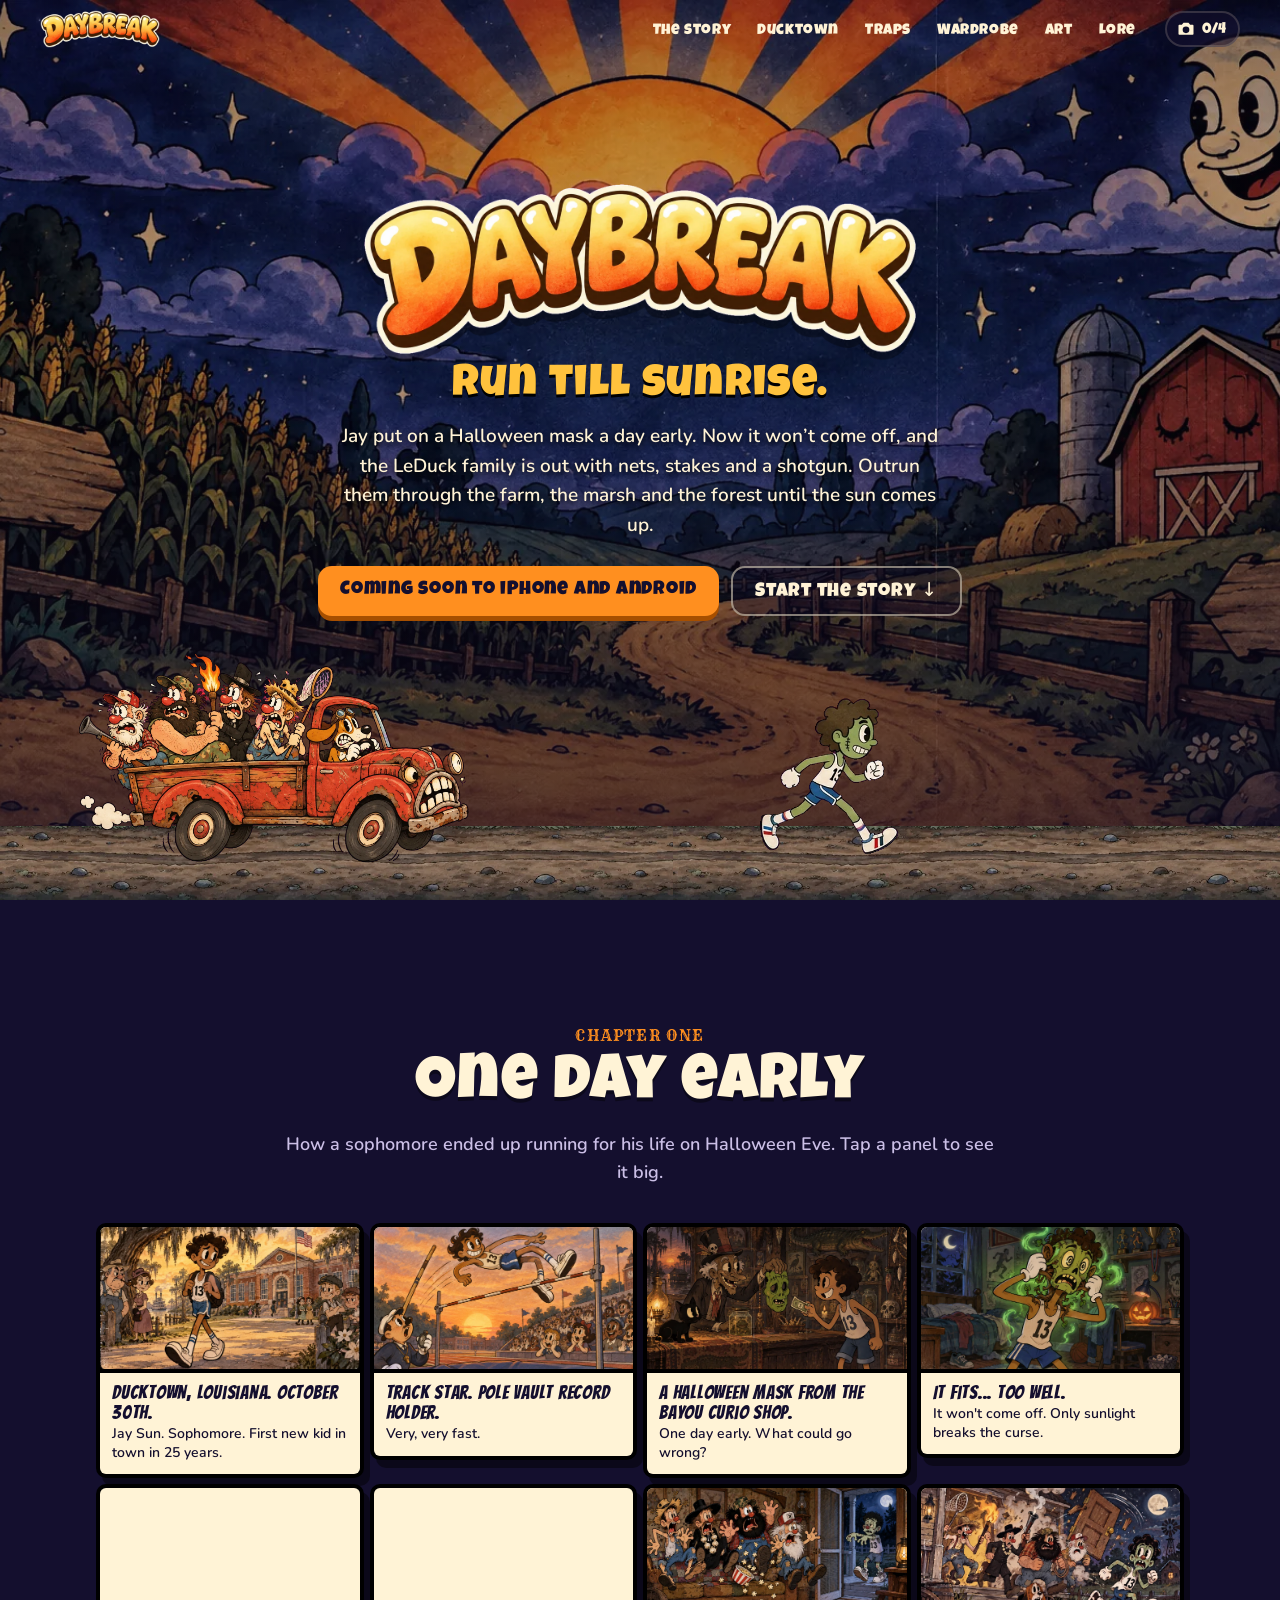
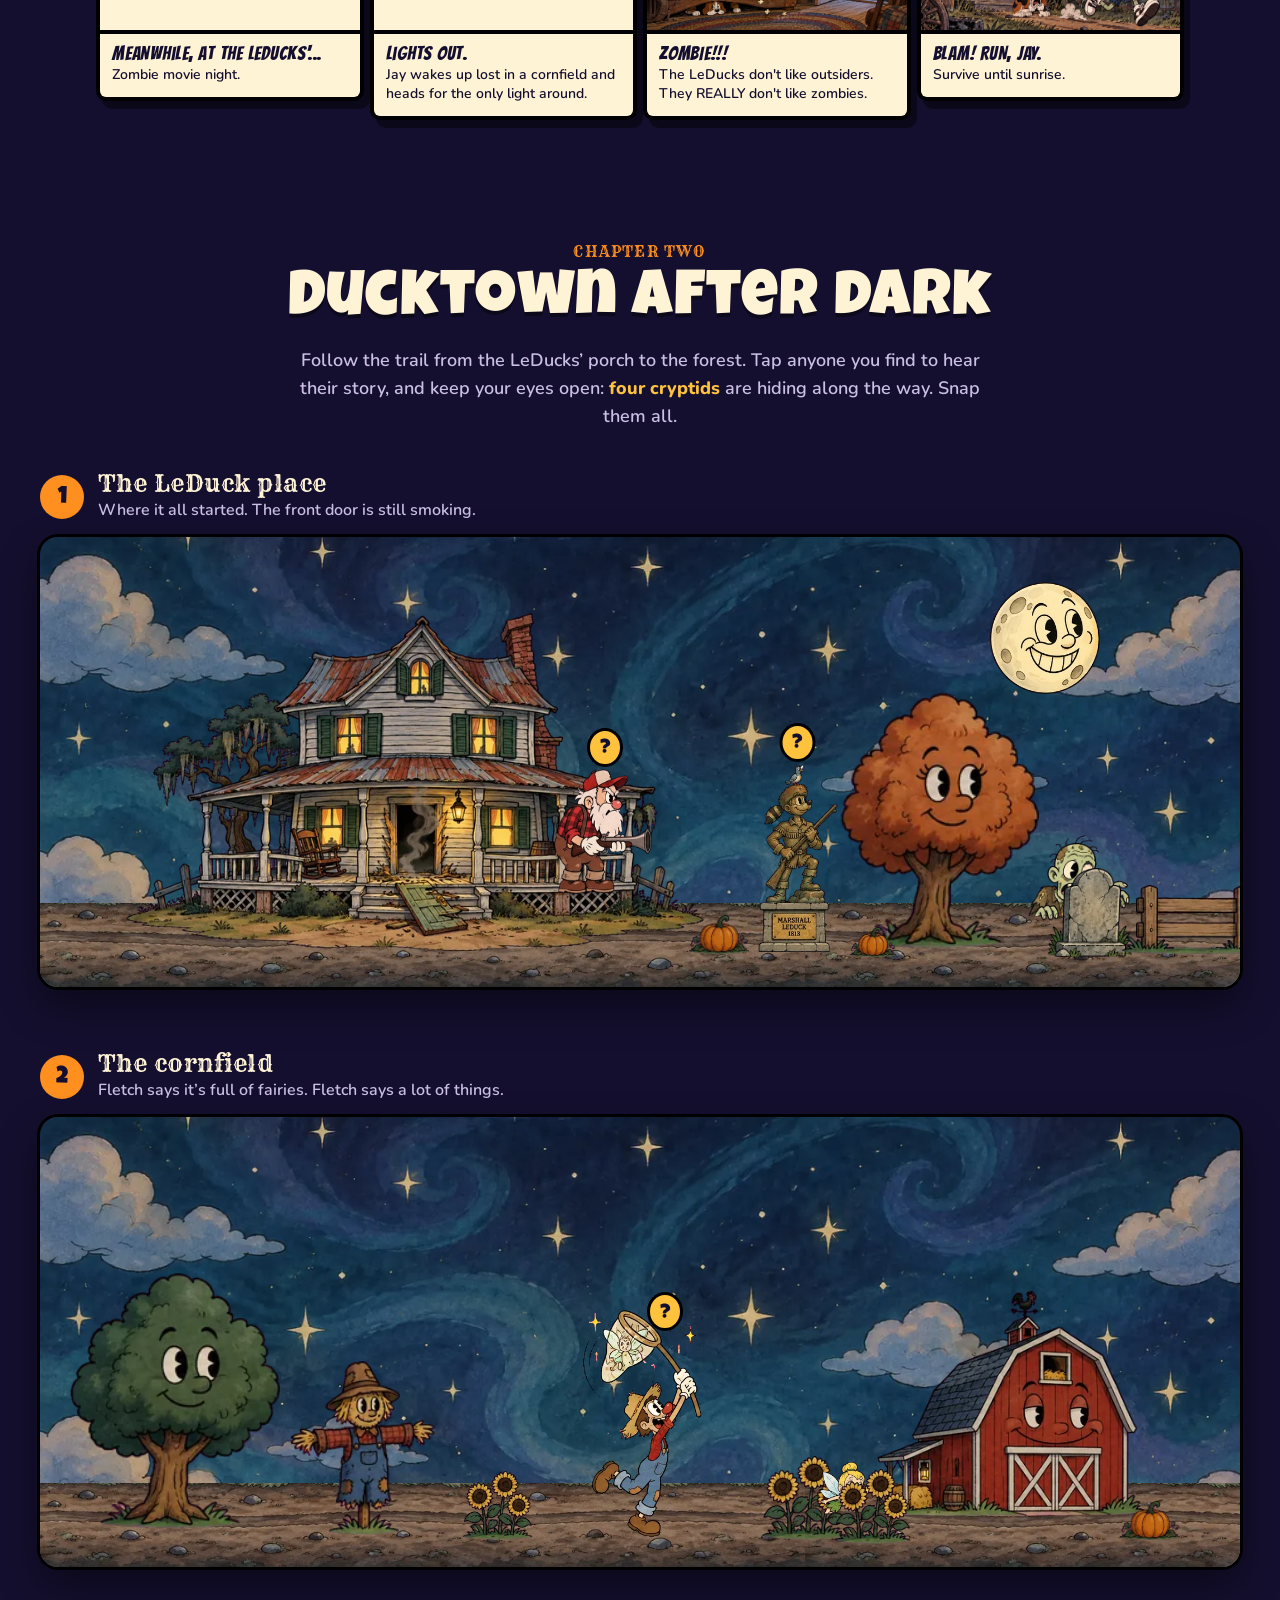
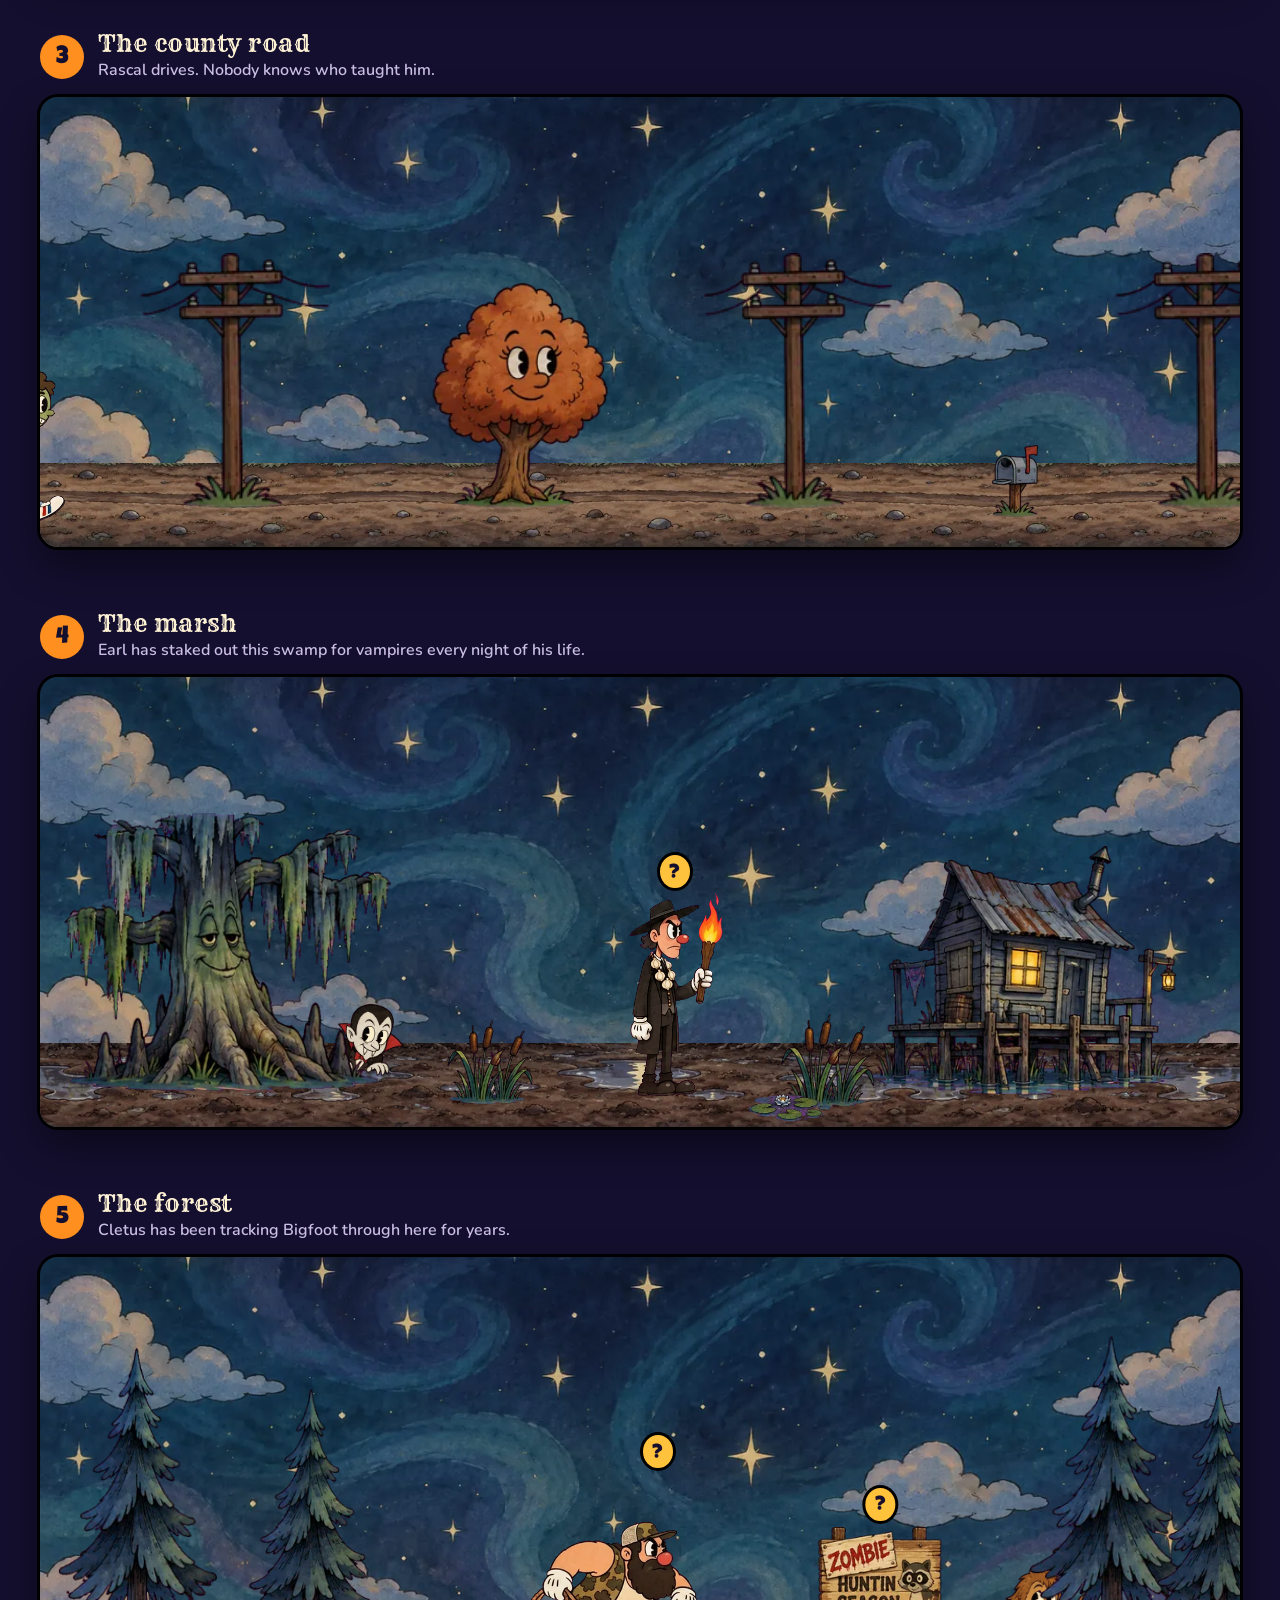
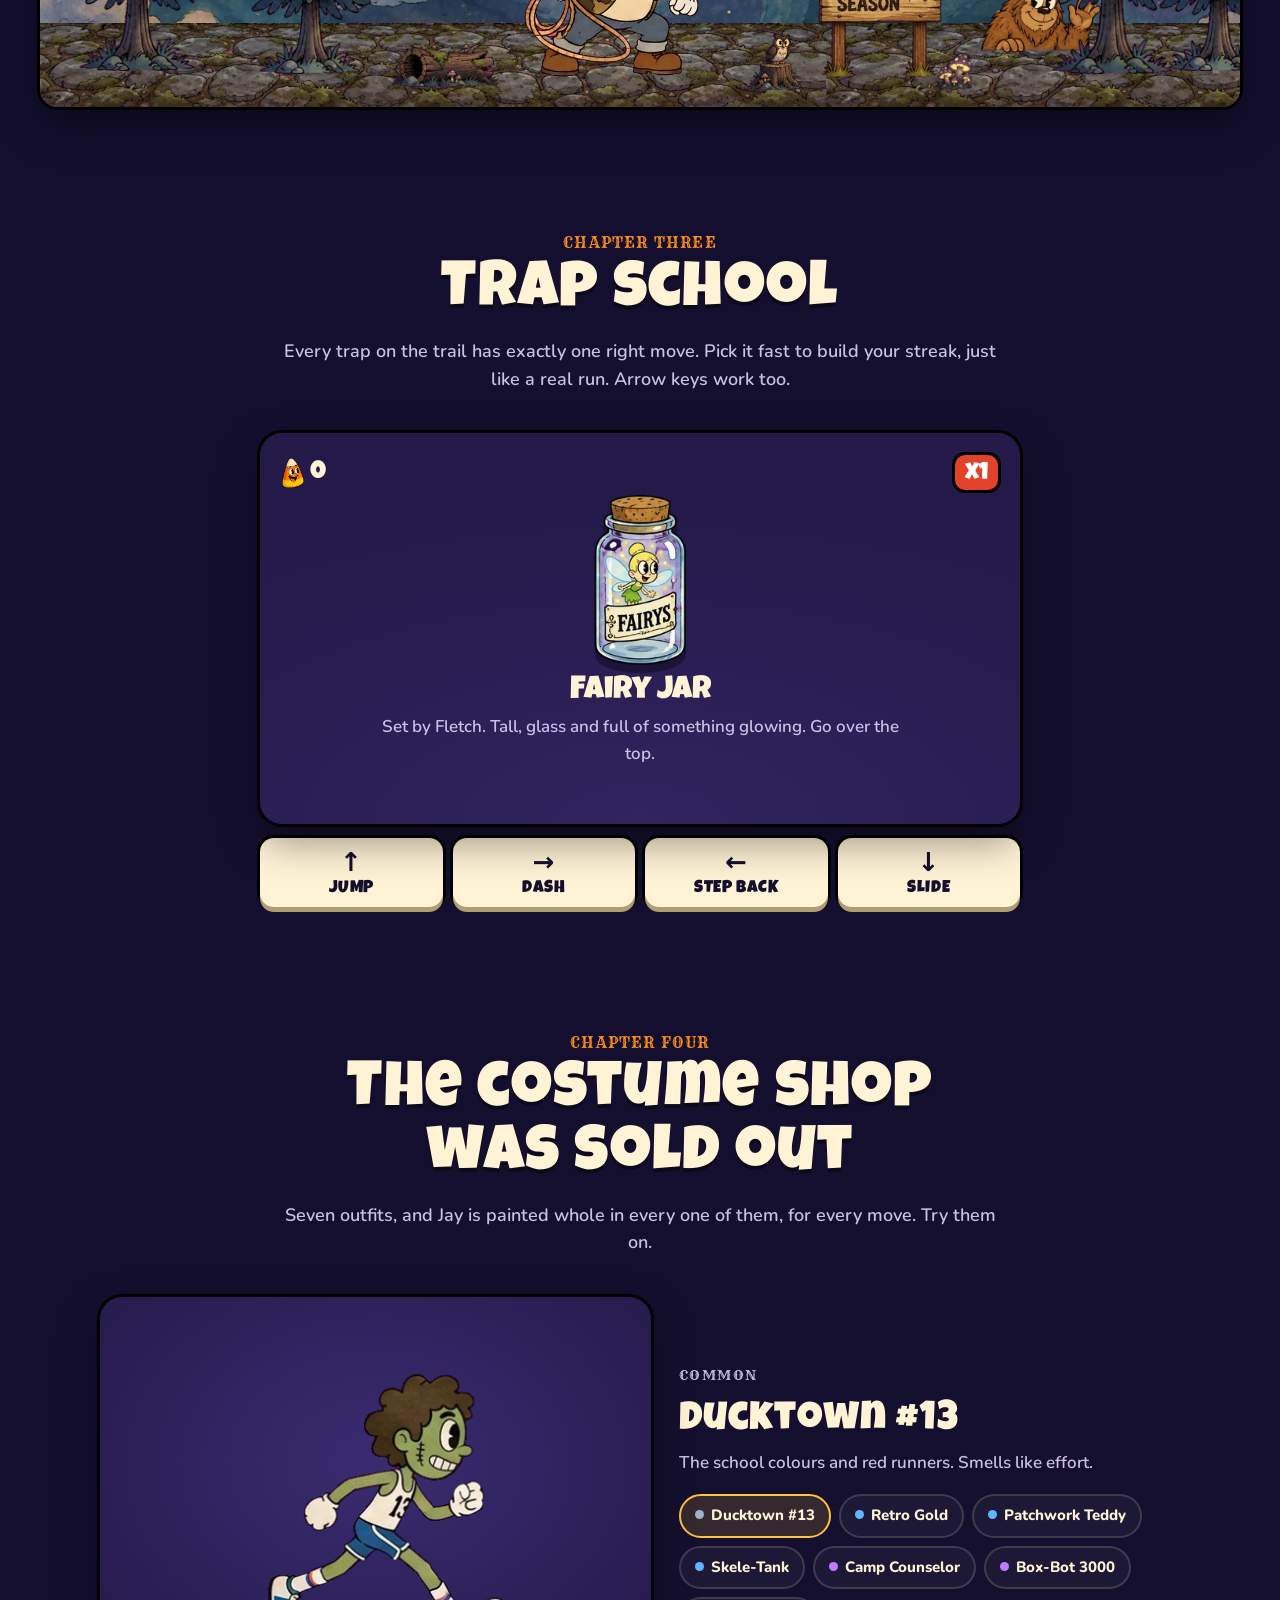
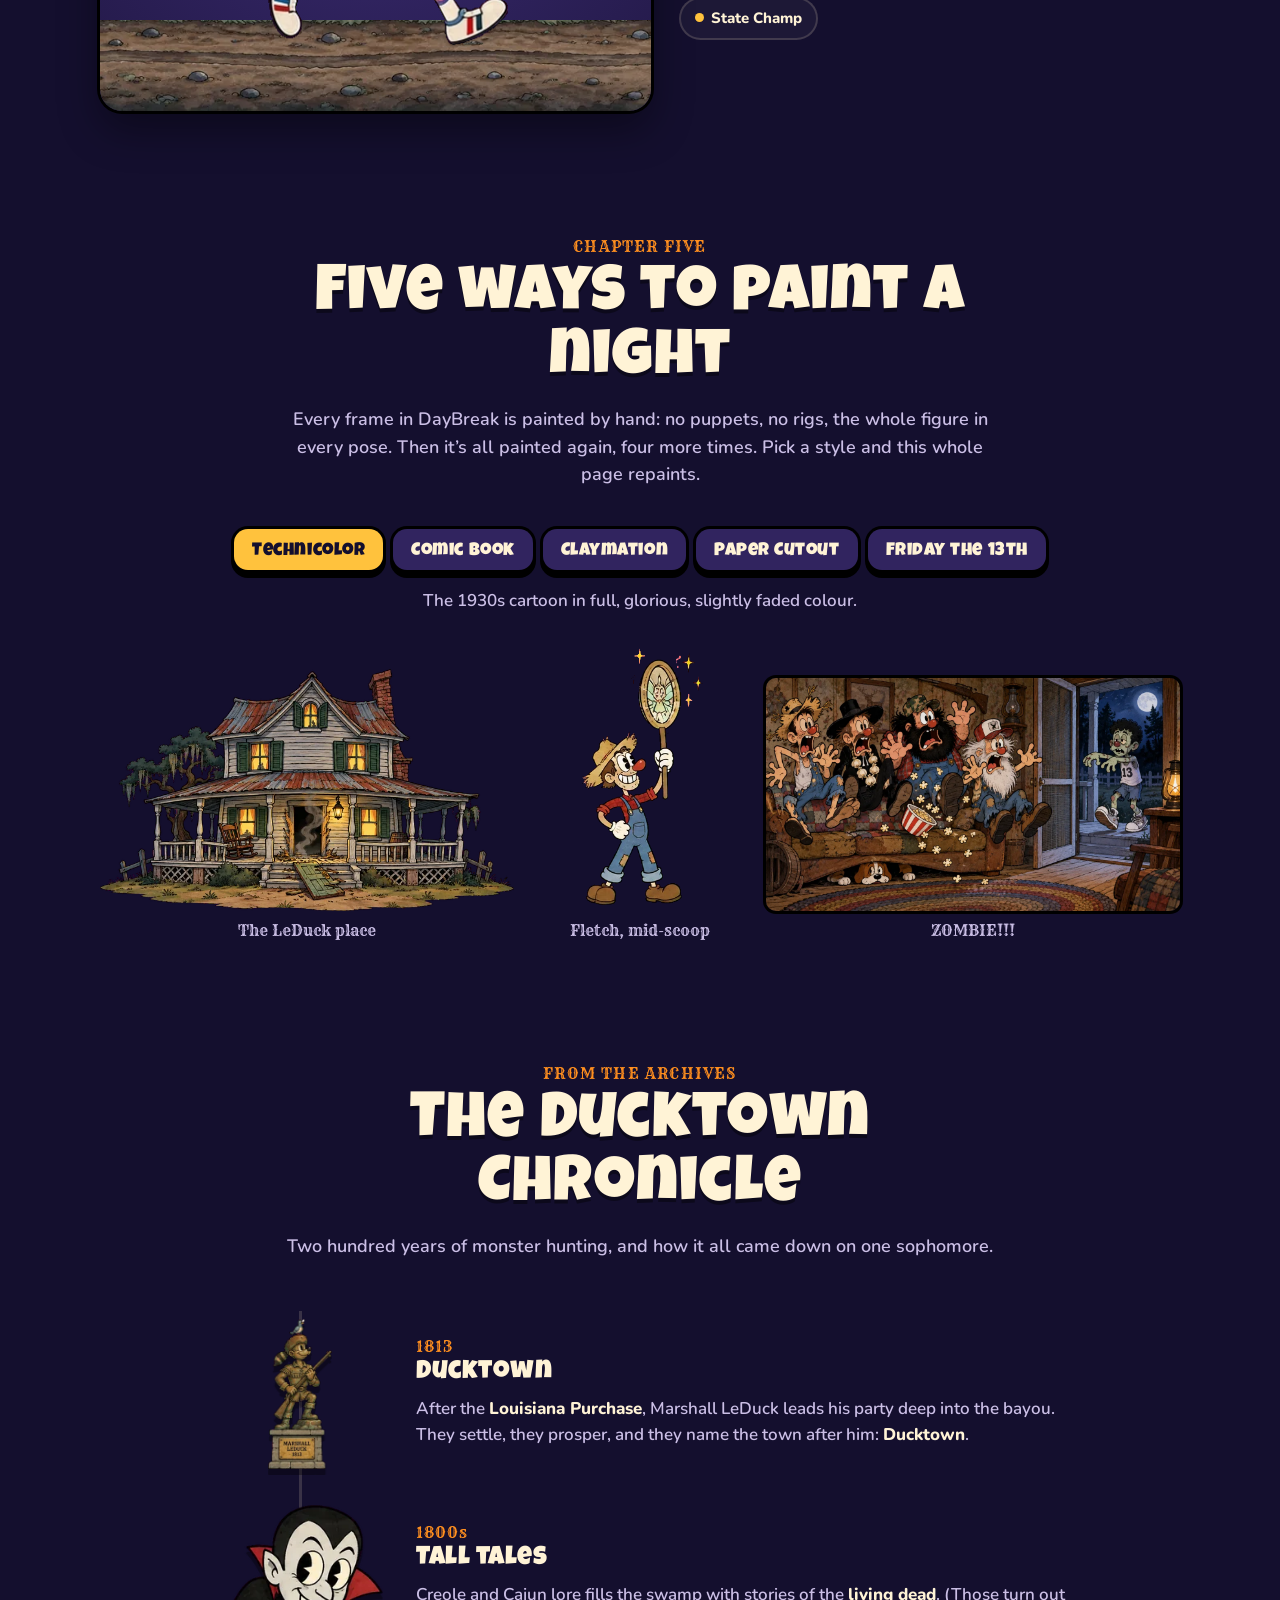
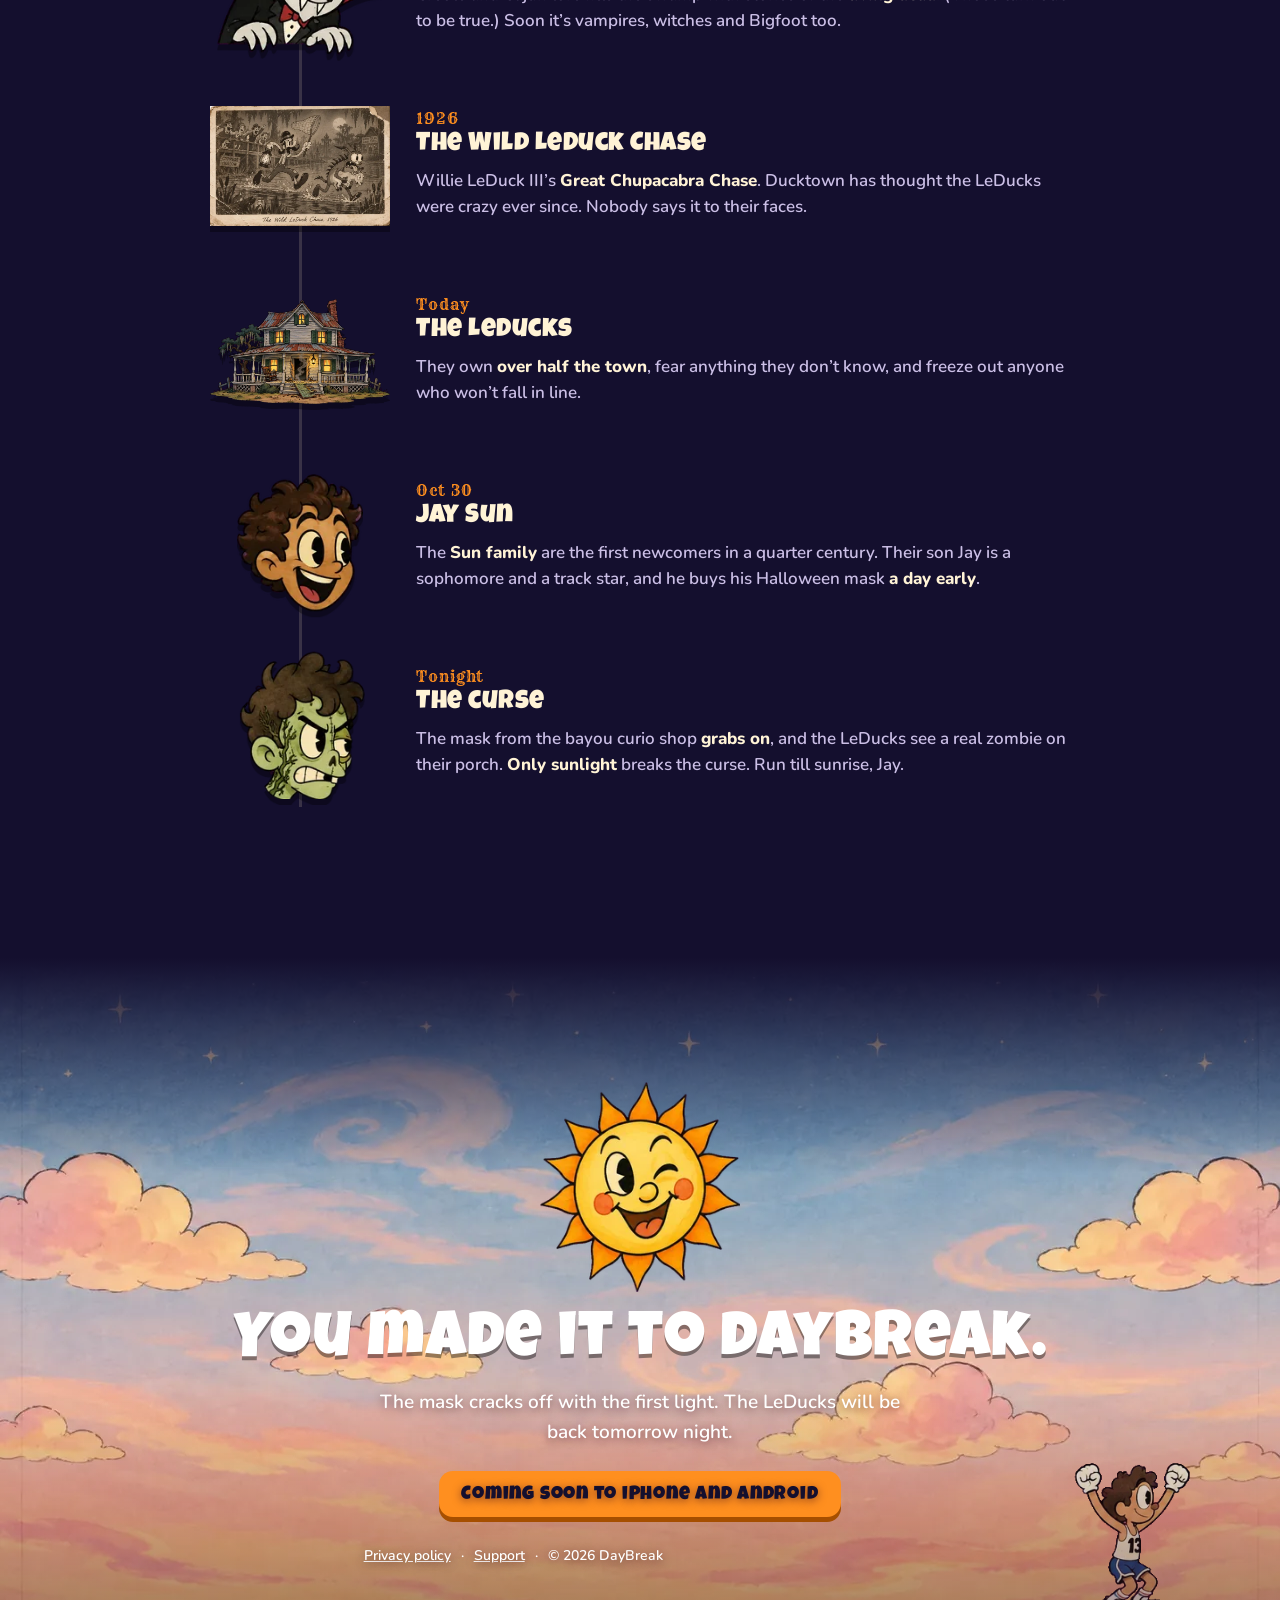
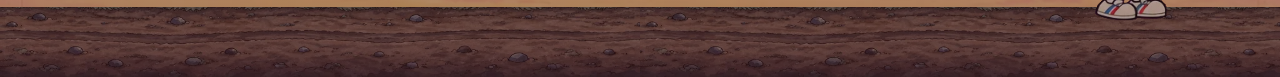
==== index.html @ 1b7e5916 "DayBreak website: the night in Ducktown, privacy policy and support Co-Authored-By: Claude Opus 5.5 " ====
<!doctype html>
<html lang="en">
  <head>
    <meta charset="utf-8" />
    <meta name="viewport" content="width=device-width, initial-scale=1" />
    <title>DayBreak: Run Till Sunrise</title>
    <meta name="description" content="Jay put on a Halloween mask a day early. Now it won't come off, and the LeDuck family is out with nets, stakes and a shotgun. Outrun them till sunrise. Coming to iPhone and Android." />
    <meta name="theme-color" content="#140f2e" />
    <meta property="og:title" content="DayBreak: Run Till Sunrise" />
    <meta property="og:description" content="A hand-painted runner. Outrun the LeDuck family till sunrise." />
    <meta property="og:image" content="./art/title_bg.webp" />
    <link rel="icon" href="./favicon.svg" />
    <script type="module" crossorigin src="./assets/index-B6JK2FRM.js"></script>
    <link rel="stylesheet" crossorigin href="./assets/site-X7lSCtMf.css">
  </head>
  <body>
    <a class="skip" href="#story">Skip to the story</a>

    <header class="nav" id="nav">
      <a class="nav-logo" href="#top" aria-label="DayBreak, back to the top"><span class="art" data-art="ui_logo"></span></a>
      <nav aria-label="Sections">
        <a href="#story">The story</a>
        <a href="#ducktown">Ducktown</a>
        <a href="#traps">Traps</a>
        <a href="#wardrobe">Wardrobe</a>
        <a href="#styles">Art</a>
        <a href="#chronicle">Lore</a>
      </nav>
      <button class="snaps" id="snaps" type="button" aria-label="Cryptids snapped">
        <svg viewBox="0 0 24 24" aria-hidden="true"><path d="M4 7h3l2-2.5h6L17 7h3a1 1 0 0 1 1 1v10a1 1 0 0 1-1 1H4a1 1 0 0 1-1-1V8a1 1 0 0 1 1-1Zm8 10a4 4 0 1 0 0-8 4 4 0 0 0 0 8Z" /></svg>
        <span id="snap-count">0/4</span>
      </button>
      <div class="night-meter" aria-hidden="true"><div class="night-fill" id="night-fill"></div></div>
    </header>

    <main>
      <!-- the advert -->
      <section class="hero" id="top">
        <div class="hero-bg art" data-art="title_bg" data-cover></div>
        <div class="hero-copy">
          <h1 class="hero-logo"><span class="art" data-art="ui_logo"></span><span class="sr">DayBreak</span></h1>
          <p class="tagline">Run till sunrise.</p>
          <p class="pitch">Jay put on a Halloween mask a day early. Now it won’t come off, and the LeDuck family is out with nets, stakes and a shotgun. Outrun them through the farm, the marsh and the forest until the sun comes up.</p>
          <div class="ctas">
            <span class="cta cta-soon">Coming soon to iPhone and Android</span>
            <a class="cta cta-ghost" href="#story">Start the story ↓</a>
          </div>
        </div>
        <div class="chase" aria-hidden="true">
          <div class="chase-ground art" data-art="ground_farm" data-tile></div>
          <div class="chase-truck"><span class="art" data-art="veh_pickup"></span></div>
          <div class="chase-jay"><span class="art" data-art="jay_run" data-sheet></span></div>
        </div>
      </section>

      <!-- the opening comic -->
      <section class="section" id="story">
        <header class="section-head">
          <p class="kicker">Chapter one</p>
          <h2>One day early</h2>
          <p class="lede">How a sophomore ended up running for his life on Halloween Eve. Tap a panel to see it big.</p>
        </header>
        <ol class="comic" id="comic"></ol>
      </section>

      <!-- the interactive lore: Ducktown after dark -->
      <section class="section section-wide" id="ducktown">
        <header class="section-head">
          <p class="kicker">Chapter two</p>
          <h2>Ducktown after dark</h2>
          <p class="lede">Follow the trail from the LeDucks’ porch to the forest. Tap anyone you find to hear their story, and keep your eyes open: <strong>four cryptids</strong> are hiding along the way. Snap them all.</p>
        </header>
        <div class="trail" id="trail"></div>
      </section>

      <!-- trap school -->
      <section class="section" id="traps">
        <header class="section-head">
          <p class="kicker">Chapter three</p>
          <h2>Trap school</h2>
          <p class="lede">Every trap on the trail has exactly one right move. Pick it fast to build your streak, just like a real run. Arrow keys work too.</p>
        </header>
        <div class="quiz" id="quiz">
          <div class="quiz-stage">
            <div class="quiz-hud">
              <span class="quiz-candy"><span class="art" data-art="candy"></span><b id="quiz-candy">0</b></span>
              <span class="quiz-mult" id="quiz-mult">x1</span>
            </div>
            <div class="quiz-trap"><span class="art" id="quiz-art"></span></div>
            <p class="quiz-name" id="quiz-name"></p>
            <p class="quiz-by" id="quiz-by"></p>
            <p class="quiz-result" id="quiz-result" aria-live="polite"></p>
          </div>
          <div class="quiz-moves" id="quiz-moves"></div>
        </div>
      </section>

      <!-- the wardrobe -->
      <section class="section" id="wardrobe">
        <header class="section-head">
          <p class="kicker">Chapter four</p>
          <h2>The costume shop was sold out</h2>
          <p class="lede">Seven outfits, and Jay is painted whole in every one of them, for every move. Try them on.</p>
        </header>
        <div class="wardrobe">
          <div class="runway">
            <div class="runway-ground art" data-art="ground_farm" data-tile></div>
            <div class="runway-jay"><span class="art" id="runway-art" data-sheet></span></div>
          </div>
          <div class="outfit-info">
            <p class="rarity" id="outfit-rarity"></p>
            <h3 id="outfit-name"></h3>
            <p id="outfit-blurb"></p>
            <div class="outfits" id="outfits" role="radiogroup" aria-label="Outfits"></div>
          </div>
        </div>
      </section>

      <!-- the art styles -->
      <section class="section" id="styles">
        <header class="section-head">
          <p class="kicker">Chapter five</p>
          <h2>Five ways to paint a night</h2>
          <p class="lede">Every frame in DayBreak is painted by hand: no puppets, no rigs, the whole figure in every pose. Then it’s all painted again, four more times. Pick a style and this whole page repaints.</p>
        </header>
        <div class="style-picker" id="style-picker" role="radiogroup" aria-label="Art style"></div>
        <p class="style-blurb" id="style-blurb"></p>
        <div class="style-show">
          <figure><span class="art" data-art="lm_house"></span><figcaption>The LeDuck place</figcaption></figure>
          <figure><span class="art" data-art="fletch_scoop" data-sheet></span><figcaption>Fletch, mid-scoop</figcaption></figure>
          <figure><span class="art" data-art="intro_zombie"></span><figcaption>ZOMBIE!!!</figcaption></figure>
        </div>
      </section>

      <!-- the lore -->
      <section class="section" id="chronicle">
        <header class="section-head">
          <p class="kicker">From the archives</p>
          <h2>The Ducktown Chronicle</h2>
          <p class="lede">Two hundred years of monster hunting, and how it all came down on one sophomore.</p>
        </header>
        <ol class="chronicle" id="chronicle-list"></ol>
      </section>
    </main>

    <footer class="daybreak" id="daybreak">
      <div class="daybreak-sky art" data-art="sky_dawn" data-cover></div>
      <div class="daybreak-ground art" data-art="ground_farm" data-tile></div>
      <div class="daybreak-jay" aria-hidden="true"><span class="art" data-art="human_cheer" data-sheet></span></div>
      <div class="daybreak-copy">
        <div class="daybreak-sun"><span class="art" data-art="sun_wink"></span></div>
        <h2>You made it to daybreak.</h2>
        <p>The mask cracks off with the first light. The LeDucks will be back tomorrow night.</p>
        <span class="cta cta-soon">Coming soon to iPhone and Android</span>
        <p class="fine">
          <a href="./privacy.html">Privacy policy</a>
          <span aria-hidden="true">·</span>
          <a href="./support.html">Support</a>
          <span aria-hidden="true">·</span>
          <span>© 2026 DayBreak</span>
        </p>
      </div>
    </footer>

    <dialog class="card" id="card" aria-labelledby="card-name">
      <button class="card-close" type="button" id="card-close" aria-label="Close">×</button>
      <div class="card-art"><span class="art" id="card-art"></span></div>
      <div class="card-text">
        <p class="card-role" id="card-role"></p>
        <h3 id="card-name"></h3>
        <p id="card-body"></p>
        <div class="card-traps" id="card-traps"></div>
      </div>
    </dialog>

    <dialog class="lightbox" id="lightbox" aria-label="Comic panel">
      <button class="card-close" type="button" id="lightbox-close" aria-label="Close">×</button>
      <span class="art" id="lightbox-art"></span>
      <p id="lightbox-cap"></p>
    </dialog>

    <div class="flash" id="flash" aria-hidden="true"></div>
    <div class="toasts" id="toasts" role="status" aria-live="polite"></div>

  </body>
</html>
---- assets/site-X7lSCtMf.css ----
@font-face{font-family:Luckiest Guy;src:url(./LuckiestGuy-CYRB7OYW.ttf) format("truetype");font-display:swap}@font-face{font-family:Nunito;font-weight:600;src:url(./Nunito-600-BEWhRPhZ.ttf) format("truetype");font-display:swap}@font-face{font-family:Nunito;font-weight:800;src:url(./Nunito-800-B4jPm4Ja.ttf) format("truetype");font-display:swap}@font-face{font-family:Bangers;src:url(./Bangers-Regular-DN579fIx.ttf) format("truetype");font-display:swap}@font-face{font-family:Rye;src:url(./Rye-Regular-DxJ7hGbf.ttf) format("truetype");font-display:swap}:root{--night: 0;--ink: #140f2e;--plum: #241a4a;--plum-2: #31245f;--line: rgba(255, 233, 196, .16);--cream: #fff3d6;--muted: #cbbfe6;--candy: #ff8f1f;--gold: #ffc23d;--red: #e2412b;--green: #8fd14f;--common: #9fb4c9;--rare: #5fb7ff;--epic: #c07bff;--legendary: #ffc23d;--gutter: clamp(16px, 4vw, 40px);--display: "Luckiest Guy", "Bangers", system-ui, sans-serif;--body: "Nunito", system-ui, sans-serif;color-scheme:dark}*{box-sizing:border-box}html{scroll-behavior:smooth;scroll-padding-top:72px}@media(prefers-reduced-motion:reduce){html{scroll-behavior:auto}}body{margin:0;background:var(--ink);color:var(--cream);font:600 17px/1.55 var(--body);overflow-x:hidden}body:before{content:"";position:fixed;top:0;right:0;bottom:0;left:0;z-index:-1;background:radial-gradient(120% 60% at 50% 120%,rgba(255,143,31,calc(var(--night) * var(--night) * .55)),transparent 70%),linear-gradient(180deg,#0e0a24,#1d1542 60%,#2b1c4f)}img{display:block;max-width:none;-webkit-user-select:none;user-select:none}a{color:var(--gold)}button{font:inherit;color:inherit}:focus-visible{outline:3px solid var(--gold);outline-offset:3px;border-radius:6px}.sr{position:absolute;width:1px;height:1px;overflow:hidden;clip-path:inset(50%);white-space:nowrap}.skip{position:absolute;left:-999px;top:8px;z-index:50;background:var(--gold);color:var(--ink);padding:8px 14px;border-radius:8px}.skip:focus{left:8px}.art{display:block}.art img{width:100%;height:auto}.art.sheet{background-repeat:no-repeat;background-position:0 0}.art.flip{transform:scaleX(-1)}[data-cover]{background-size:cover;background-position:center}[data-tile]{background-repeat:repeat-x;background-size:auto 100%}.nav{position:fixed;inset:0 0 auto;z-index:20;display:flex;align-items:center;gap:18px;padding:10px var(--gutter);transition:background .3s,box-shadow .3s}.nav.solid{background:#140f2eeb;-webkit-backdrop-filter:blur(8px);backdrop-filter:blur(8px);box-shadow:0 1px 0 var(--line)}.nav-logo{width:120px;flex:none;opacity:0;transition:opacity .3s}.nav.solid .nav-logo{opacity:1}.nav nav{display:flex;gap:4px;margin-left:auto;overflow-x:auto;scrollbar-width:none}.nav nav a{color:var(--cream);text-decoration:none;font:400 15px/1 var(--display);letter-spacing:.04em;padding:9px 11px 7px;border-radius:999px;white-space:nowrap}.nav nav a:hover{background:#ffffff1a}.snaps{display:flex;align-items:center;gap:6px;flex:none;border:2px solid var(--line);background:#140f2e99;border-radius:999px;padding:6px 12px 6px 9px;cursor:pointer;font:400 15px/1 var(--display)}.snaps svg{width:20px;height:20px;fill:var(--cream)}.snaps.full{border-color:var(--gold);color:var(--gold)}.snaps.full svg{fill:var(--gold)}.night-meter{position:absolute;left:0;right:0;bottom:-3px;height:3px}.night-fill{height:100%;width:0;background:linear-gradient(90deg,#6b5bd6,var(--candy),var(--gold))}@media(max-width:760px){.nav{gap:10px}.nav nav{display:none}.nav-logo{width:100px}.snaps{margin-left:auto}}.hero{position:relative;min-height:100svh;display:grid;place-items:center;overflow:hidden;isolation:isolate}.hero-bg{position:absolute;top:0;right:0;bottom:0;left:0;z-index:-2}.hero:after{content:"";position:absolute;top:0;right:0;bottom:0;left:0;z-index:-1;background:linear-gradient(180deg,#0e0a2459,#0e0a2426 40%,#0e0a24bf)}.hero-copy{text-align:center;padding:96px var(--gutter) 200px;max-width:780px}.hero-logo{margin:0 auto;width:min(560px,86vw);filter:drop-shadow(0 8px 0 rgba(0,0,0,.35))}.tagline{font:400 clamp(26px,4.4vw,44px)/1 var(--display);color:var(--gold);margin:6px 0 14px;text-shadow:0 3px 0 #000;letter-spacing:.03em}.pitch{font-size:clamp(16px,2vw,19px);margin:0 auto 26px;max-width:600px;text-shadow:0 2px 6px #000}.ctas{display:flex;flex-wrap:wrap;gap:12px;justify-content:center}.cta{display:inline-block;font:400 19px/1 var(--display);letter-spacing:.04em;padding:15px 22px 12px;border-radius:14px;text-decoration:none}.cta-soon{background:var(--candy);color:var(--ink);box-shadow:0 5px #a64f00}.cta-ghost{color:var(--cream);border:2px solid rgba(255,243,214,.5);background:#0e0a2466}.cta-ghost:hover{border-color:var(--cream)}.chase{position:absolute;left:0;right:0;bottom:0;height:clamp(150px,22vw,230px);pointer-events:none}.chase-ground{position:absolute;left:0;right:0;bottom:0;height:32%;animation:roll 1.6s linear infinite}.chase-truck{position:absolute;bottom:16%;left:6%;height:92%;animation:bob .5s ease-in-out infinite alternate}.chase-truck .art{height:100%;transform:scaleX(-1)}.chase-truck .art img{height:100%;width:auto}.chase-jay{position:absolute;bottom:17%;left:58%;height:72%}.chase-jay .art{height:100%}@keyframes roll{to{background-position:calc(-1 * clamp(150px,22vw,230px) * .32 * 1024 / 112) 0}}@keyframes bob{0%{transform:translateY(0) rotate(0)}to{transform:translateY(-4px) rotate(-1deg)}}@media(prefers-reduced-motion:reduce){.chase-ground,.chase-truck,.runway-ground{animation:none}}.section{max-width:1160px;margin:0 auto;padding:clamp(72px,10vw,128px) var(--gutter) 0}.section-wide{max-width:1400px}.section-head{text-align:center;max-width:720px;margin:0 auto 40px}.kicker{font:400 15px/1 Rye,serif;color:var(--candy);letter-spacing:.08em;text-transform:uppercase;margin:0 0 10px}h2{font:400 clamp(36px,6vw,64px)/1 var(--display);margin:0 0 14px;letter-spacing:.02em;text-shadow:0 4px 0 rgba(0,0,0,.4)}h3{font:400 26px/1.05 var(--display);margin:0 0 8px;letter-spacing:.02em}.lede{color:var(--muted);font-size:18px;margin:0}.lede strong{color:var(--gold)}strong{font-weight:800;color:var(--cream)}.reveal{opacity:0;transform:translateY(24px);transition:opacity .6s ease,transform .6s ease}.reveal.in{opacity:1;transform:none}@media(prefers-reduced-motion:reduce){.reveal{opacity:1;transform:none;transition:none}}.comic{list-style:none;padding:0;margin:0;display:grid;grid-template-columns:repeat(4,1fr);gap:14px}.comic li:nth-child(2){transition-delay:.06s}.comic li:nth-child(3){transition-delay:.12s}.comic li:nth-child(4){transition-delay:.18s}.panel{display:block;width:100%;text-align:left;border:0;padding:0;cursor:zoom-in;background:var(--cream);color:var(--ink);border-radius:6px;overflow:hidden;box-shadow:0 0 0 4px #000,6px 8px 0 4px #00000073;transition:transform .2s}.panel:hover{transform:rotate(-1deg) scale(1.02)}.panel .art{aspect-ratio:16 / 9;overflow:hidden;border-bottom:4px solid #000}.panel .art img{width:100%;height:100%;object-fit:cover}.panel-cap{display:block;font:400 19px/1.05 "Bangers",var(--display);letter-spacing:.04em;padding:10px 12px 2px}.panel-sub{display:block;font-size:14px;line-height:1.35;padding:0 12px 12px}@media(max-width:900px){.comic{grid-template-columns:repeat(2,1fr)}}@media(max-width:420px){.comic{gap:12px}.panel-cap{font-size:17px}.panel-sub{font-size:13px}}.trail{display:grid;gap:clamp(36px,6vw,64px)}.band-head{display:flex;align-items:center;gap:14px;margin:0 0 14px}.band-num{flex:none;display:grid;place-items:center;width:44px;height:44px;border-radius:50%;background:var(--candy);color:var(--ink);font:400 24px/1 var(--display);padding-top:3px}.band-head h3{margin:0 0 2px;font-family:Rye,serif;font-size:24px}.band-head p{margin:0;color:var(--muted);font-size:16px}.band-frame{position:relative}.band-hint{display:none;position:absolute;right:12px;bottom:12px;pointer-events:none;background:#140f2ed9;border-radius:999px;padding:6px 12px;font-size:13px;font-weight:800;transition:opacity .4s}.band-frame.pans .band-hint{display:block}.band-frame.panned .band-hint{opacity:0}.band-view{overflow-x:auto;overflow-y:hidden;border-radius:18px;box-shadow:0 0 0 3px #000,0 18px 40px #00000073;scrollbar-width:thin;overscroll-behavior-x:contain}.stage{position:relative;width:max(100%,1000px);aspect-ratio:1600 / 600;overflow:hidden}.stage-sky{position:absolute;top:0;right:0;bottom:0;left:0;background-position:center 30%}.stage-ground{position:absolute;left:0;right:0;bottom:0;height:18.6%}.stage-dawn{position:absolute;top:0;right:0;bottom:0;left:0;pointer-events:none;background:linear-gradient(180deg,transparent 30%,rgba(255,130,60,calc(var(--dawn) * .45)) 100%);mix-blend-mode:soft-light}.prop{position:absolute;display:block;padding:0;margin:0;border:0;background:none}div.prop{pointer-events:none}.prop.still{transform:translate(-50%)}.prop.still .art,.prop.still .art img{height:100%;width:auto}.prop .art.sheet{width:100%;height:100%;aspect-ratio:auto!important}.prop .art:not(.sheet){height:100%}button.prop{cursor:pointer}.prop.hot .art{transition:filter .2s,transform .2s}.prop.hot:hover .art,.prop.hot:focus-visible .art{filter:drop-shadow(0 0 6px var(--gold)) drop-shadow(0 0 2px #fff) brightness(1.08)}.prop.hot:focus-visible{outline:none}.prop.hot:after{content:"?";position:absolute;left:50%;top:var(--head, 0%);translate:-50% calc(-100% - 6px);width:30px;height:30px;border-radius:50%;display:grid;place-items:center;background:var(--gold);color:var(--ink);font:400 19px/1 var(--display);padding-top:3px;box-shadow:0 0 0 3px #000;animation:nudge 1.8s ease-in-out infinite}.prop[data-drive].hot:not(:has(.sheet)):after{top:8%}@keyframes nudge{50%{translate:-50% calc(-100% - 12px)}}@media(prefers-reduced-motion:reduce){.prop.hot:after{animation:none}}.prop.cryptid,.prop.egg{cursor:crosshair}.prop.cryptid .art{transition:transform .25s}.prop.cryptid:hover .art{transform:translateY(-6%)}.prop.cryptid.snapped .art{filter:drop-shadow(0 0 0 #fff) drop-shadow(0 0 8px rgba(255,243,214,.9))}.prop.cryptid.snapped:after{content:"✓";position:absolute;right:0;top:0;width:26px;height:26px;border-radius:50%;background:var(--green);color:var(--ink);display:grid;place-items:center;font:800 16px/1 var(--body);box-shadow:0 0 0 3px #000}.prop[data-drive]{will-change:transform}.quiz{max-width:760px;margin:0 auto}.quiz-stage{position:relative;background:radial-gradient(90% 80% at 50% 100%,var(--plum-2),var(--plum));border-radius:22px;box-shadow:0 0 0 3px #000,0 18px 40px #0006;padding:22px 22px 18px;text-align:center;overflow:hidden}.quiz-hud{display:flex;justify-content:space-between;align-items:center;font:400 24px/1 var(--display)}.quiz-candy{display:flex;align-items:center;gap:6px}.quiz-candy .art{width:22px}.quiz-mult{background:var(--red);color:#fff;border-radius:10px;padding:7px 10px 4px;box-shadow:0 0 0 3px #000}.quiz-trap{height:180px;display:grid;place-items:center;transition:transform .35s,opacity .35s}.quiz-trap img{max-height:170px;max-width:280px;width:auto;height:auto;filter:drop-shadow(0 8px 0 rgba(0,0,0,.35))}.quiz-trap.gone{opacity:0;transform:translate(-120px) rotate(-12deg)}.dodge .quiz-trap.gone{transform:translate(-160px) scale(.8)}.hit .quiz-trap.gone{transform:scale(1.25)}.quiz-name{font:400 32px/1 var(--display);margin:6px 0}.quiz-by{color:var(--muted);margin:0 auto;max-width:520px;min-height:3.1em}.quiz-result{font:400 22px/1 var(--display);min-height:1.2em;margin:12px 0 0}.quiz-result.good{color:var(--green)}.quiz-result.bad{color:#ff7a66}.quiz-moves{display:grid;grid-template-columns:repeat(4,1fr);gap:10px;margin-top:14px}.move{border:0;cursor:pointer;border-radius:14px;padding:12px 6px 10px;background:var(--cream);color:var(--ink);box-shadow:0 5px #b19d73,0 0 0 3px #000;display:grid;gap:4px;justify-items:center;transition:transform .08s}.move:active{transform:translateY(4px);box-shadow:0 1px #b19d73,0 0 0 3px #000}.move-key{font:800 26px/1 var(--body)}.move-label{font:400 17px/1 var(--display);letter-spacing:.03em}@media(max-width:520px){.move-label{font-size:14px}.quiz-name{font-size:26px}}.wardrobe{display:grid;grid-template-columns:1.1fr 1fr;gap:28px;align-items:center}.runway{position:relative;aspect-ratio:4 / 3;border-radius:22px;overflow:hidden;background:radial-gradient(70% 70% at 50% 40%,#3a2b70,var(--plum));box-shadow:0 0 0 3px #000,0 18px 40px #0006}.runway-ground{position:absolute;left:0;right:0;bottom:0;height:22%;animation:roll-runway 1s linear infinite}@keyframes roll-runway{to{background-position:-400px 0}}.runway-jay{position:absolute;left:50%;bottom:13%;height:70%;translate:-50% 0}.runway-jay .art{height:100%}.outfit-info h3{font-size:40px;margin:4px 0 8px}.outfit-info>p{margin:0 0 18px;color:var(--muted)}.rarity{font:400 14px/1 Rye,serif;text-transform:uppercase;letter-spacing:.1em;color:var(--common)}.rarity[data-rarity=rare]{color:var(--rare)}.rarity[data-rarity=epic]{color:var(--epic)}.rarity[data-rarity=legendary]{color:var(--legendary)}.outfits{display:flex;flex-wrap:wrap;gap:8px}.outfit{cursor:pointer;border:2px solid var(--line);background:#ffffff0a;border-radius:999px;padding:8px 14px;font-weight:800;font-size:15px}.outfit:before{content:"";display:inline-block;width:9px;height:9px;border-radius:50%;margin-right:7px;background:var(--common);vertical-align:1px}.outfit[data-rarity=rare]:before{background:var(--rare)}.outfit[data-rarity=epic]:before{background:var(--epic)}.outfit[data-rarity=legendary]:before{background:var(--legendary)}.outfit[aria-checked=true]{border-color:var(--gold);background:#ffc23d24}@media(max-width:820px){.wardrobe{grid-template-columns:1fr}.outfit-info h3{font-size:32px}}.style-picker{display:flex;flex-wrap:wrap;justify-content:center;gap:10px}.style-btn{cursor:pointer;border:0;border-radius:14px;padding:13px 18px 10px;font:400 18px/1 var(--display);letter-spacing:.03em;background:var(--plum-2);box-shadow:0 0 0 3px #000,0 5px 0 3px #000}.style-btn[aria-checked=true]{background:var(--gold);color:var(--ink)}.style-blurb{text-align:center;color:var(--muted);min-height:1.6em;margin:18px auto 30px;max-width:620px}.style-show{display:grid;grid-template-columns:1.15fr .6fr 1.15fr;gap:18px;align-items:end}.style-show figure{margin:0;text-align:center}.style-show .art{margin:0 auto}.style-show .art.sheet{width:100%;max-width:220px}.style-show figure:nth-child(3) .art img{border-radius:10px;box-shadow:0 0 0 3px #000}.style-show figcaption{font:400 15px/1 Rye,serif;color:var(--muted);margin-top:12px}@media(max-width:760px){.style-show{grid-template-columns:1fr 1fr}.style-show figure:first-child{grid-column:1 / -1}}.chronicle{list-style:none;margin:0 auto;padding:0;max-width:860px;position:relative}.chronicle:before{content:"";position:absolute;left:89px;top:10px;bottom:10px;width:3px;background:var(--line)}.entry{display:grid;grid-template-columns:180px 1fr;gap:26px;align-items:center;padding:18px 0;position:relative}.entry-art{display:grid;place-items:center;height:150px;position:relative}.entry-art .art{height:100%;display:grid;place-items:center}.entry-art img{max-height:150px;max-width:180px;width:auto!important;height:auto;filter:drop-shadow(0 6px 0 rgba(0,0,0,.35))}.entry-year{font:400 15px/1 Rye,serif;color:var(--candy);margin:0 0 6px;letter-spacing:.06em}.entry-body{margin:0;color:var(--muted)}.entry-body strong{color:var(--cream)}@media(max-width:600px){.chronicle:before{display:none}.entry{grid-template-columns:96px 1fr;gap:16px}.entry-art{height:96px}.entry-art img{max-height:96px;max-width:96px}}.daybreak{position:relative;margin-top:clamp(80px,12vw,140px);min-height:80svh;display:grid;place-items:end center;overflow:hidden;isolation:isolate}.daybreak-sky{position:absolute;top:0;right:0;bottom:0;left:0;z-index:-2}.daybreak:after{content:"";position:absolute;top:0;right:0;bottom:0;left:0;z-index:-1;background:linear-gradient(180deg,var(--ink) 0,transparent 30%,transparent 60%,rgba(60,20,30,.55))}.daybreak-sun{width:clamp(130px,16vw,200px);margin:0 auto 18px;animation:rise 6s ease-in-out infinite alternate}@keyframes rise{0%{transform:translateY(14px)}to{transform:translateY(-6px) rotate(4deg)}}@media(prefers-reduced-motion:reduce){.daybreak-sun{animation:none}}.daybreak-ground{position:absolute;left:0;right:0;bottom:0;height:70px;z-index:-1}.daybreak-jay{position:absolute;bottom:52px;right:max(4vw,calc(50% - 560px));height:clamp(130px,18vw,200px);z-index:-1}.daybreak-jay .art{height:100%}.daybreak-copy{text-align:center;padding:0 var(--gutter) 110px;color:#fff;text-shadow:0 2px 8px rgba(70,20,30,.6)}.daybreak-copy h2{color:#fff}.daybreak-copy>p{font-size:19px;max-width:560px;margin:0 auto 24px}.daybreak-copy .fine{font-size:14px;margin:28px 0 0;display:flex;gap:10px;justify-content:center}.fine a{color:#fff}dialog{border:0;padding:0;color:var(--cream)}dialog::backdrop{background:#080516b8;-webkit-backdrop-filter:blur(3px);backdrop-filter:blur(3px)}.card{width:min(760px,calc(100vw - 32px));max-height:calc(100svh - 32px);background:var(--plum);border-radius:22px;box-shadow:0 0 0 3px #000,0 24px 60px #0009;display:none;grid-template-columns:.9fr 1.2fr;overflow:auto}.card[open]{display:grid;animation:pop .25s ease-out}@keyframes pop{0%{transform:scale(.94);opacity:0}}.card-art{background:radial-gradient(80% 80% at 50% 60%,#44337f,var(--plum-2));display:grid;place-items:center;padding:24px;min-height:260px}.card-art .art{width:100%;max-width:280px}.card-art .art img{max-height:320px;width:100%;object-fit:contain}.card-text{padding:30px 28px 26px}.card-role{font:400 14px/1.3 Rye,serif;color:var(--candy);margin:0 0 8px;letter-spacing:.04em}.card-text h3{font-size:36px}.card-text>p{color:var(--muted)}.card-traps{display:flex;flex-wrap:wrap;gap:8px;align-items:center}.card-traps p{margin:0;font-weight:800}.chip{font-size:14px;font-weight:800;color:var(--ink);background:var(--gold);text-decoration:none;padding:5px 10px;border-radius:999px}.card-close{position:absolute;right:12px;top:10px;z-index:2;width:40px;height:40px;border-radius:50%;border:0;cursor:pointer;background:#00000073;font:800 26px/1 var(--body)}@media(max-width:640px){.card{grid-template-columns:1fr}.card-art{min-height:0;padding:20px 20px 0}.card-art .art{max-width:200px}.card-text{padding:18px 20px 22px}.card-text h3{font-size:30px}}.lightbox{background:transparent;width:min(1100px,calc(100vw - 32px))}.lightbox[open]{animation:pop .25s ease-out}.lightbox .art img{width:100%;border-radius:8px;box-shadow:0 0 0 4px #000}.lightbox p{text-align:center;font:400 22px/1.2 "Bangers",var(--display);letter-spacing:.04em;margin:14px 0 0}.flash{position:fixed;top:0;right:0;bottom:0;left:0;background:#fff;opacity:0;pointer-events:none;z-index:60}.flash.go{animation:flash .5s ease-out}@keyframes flash{0%{opacity:.95}}.toasts{position:fixed;left:50%;bottom:20px;translate:-50% 0;z-index:70;display:grid;gap:8px;width:min(440px,calc(100vw - 32px))}.toast{background:var(--cream);color:var(--ink);border-radius:14px;padding:12px 16px;box-shadow:0 0 0 3px #000,0 10px 24px #0006;animation:pop .25s ease-out;transition:opacity .4s,transform .4s}.toast strong{display:block;color:var(--ink);font:400 19px/1.1 var(--display);letter-spacing:.02em}.toast span{font-size:15px}.toast.out{opacity:0;transform:translateY(10px)}
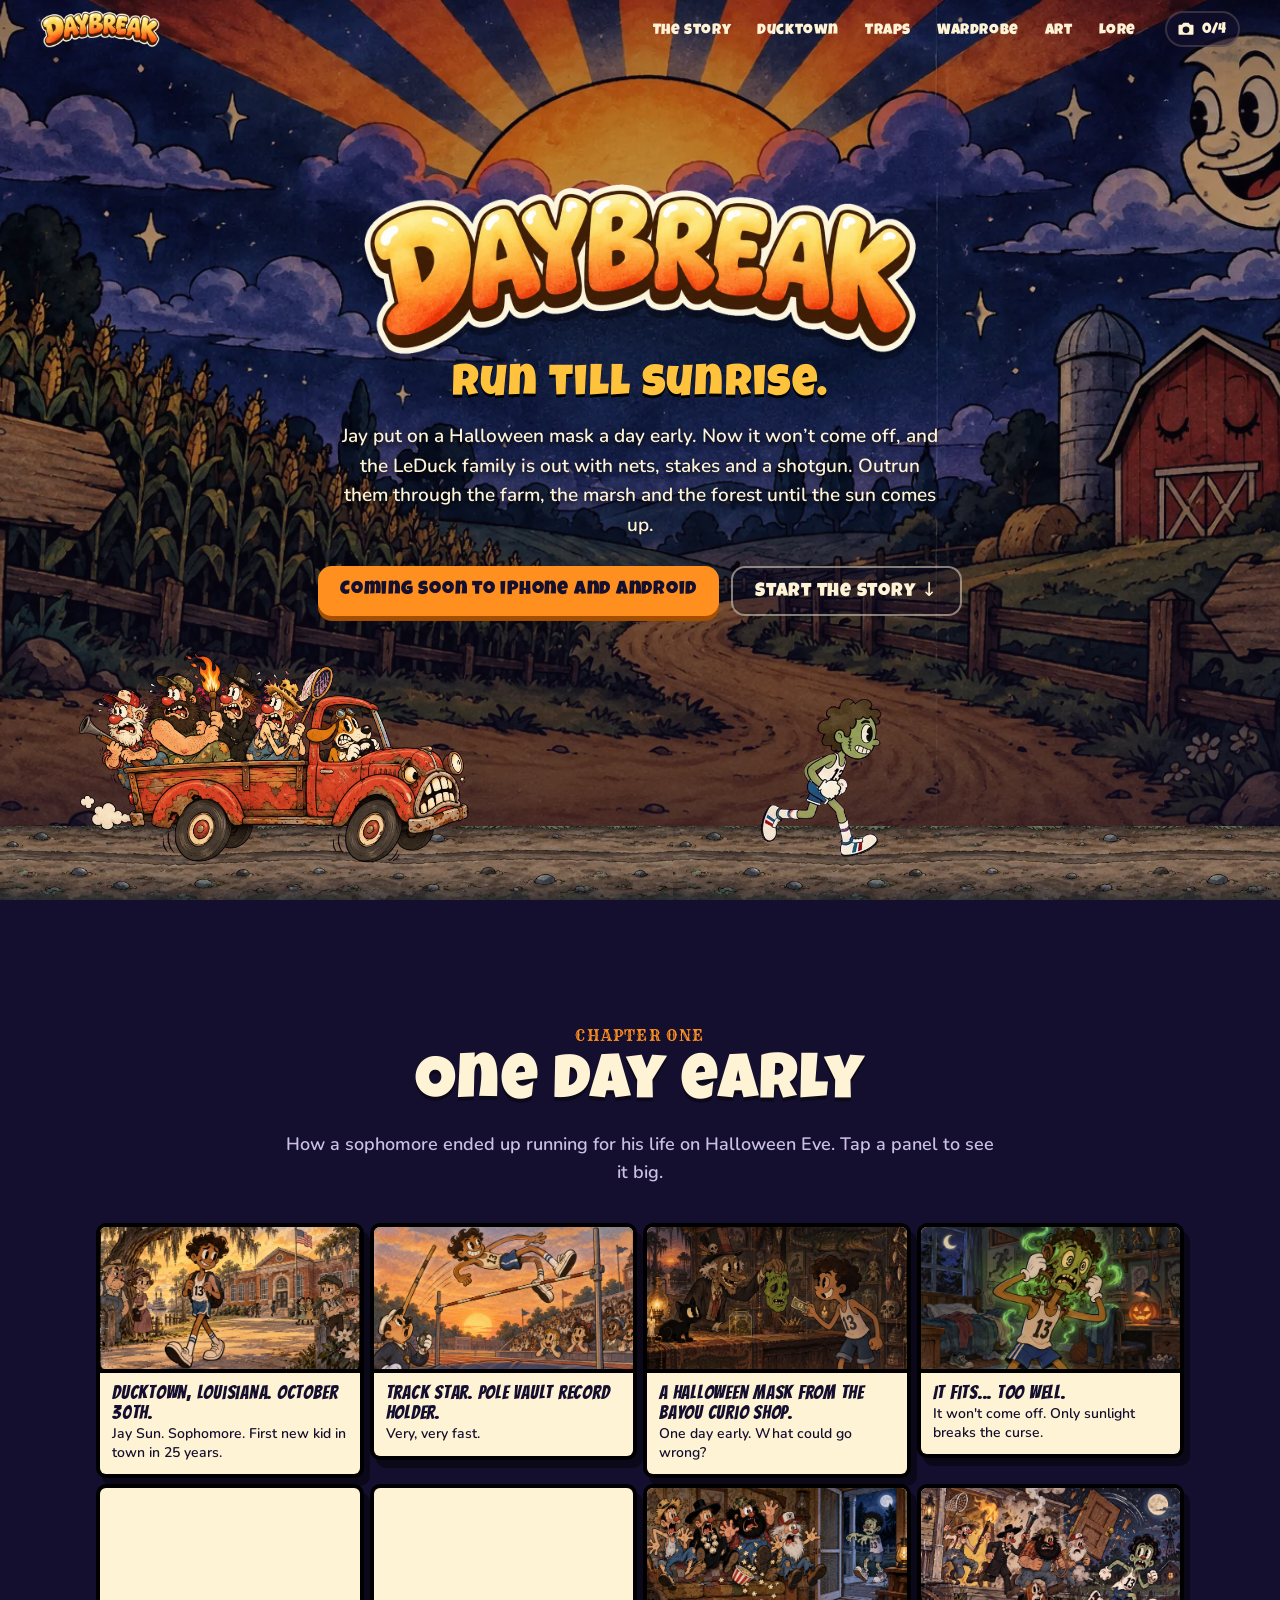
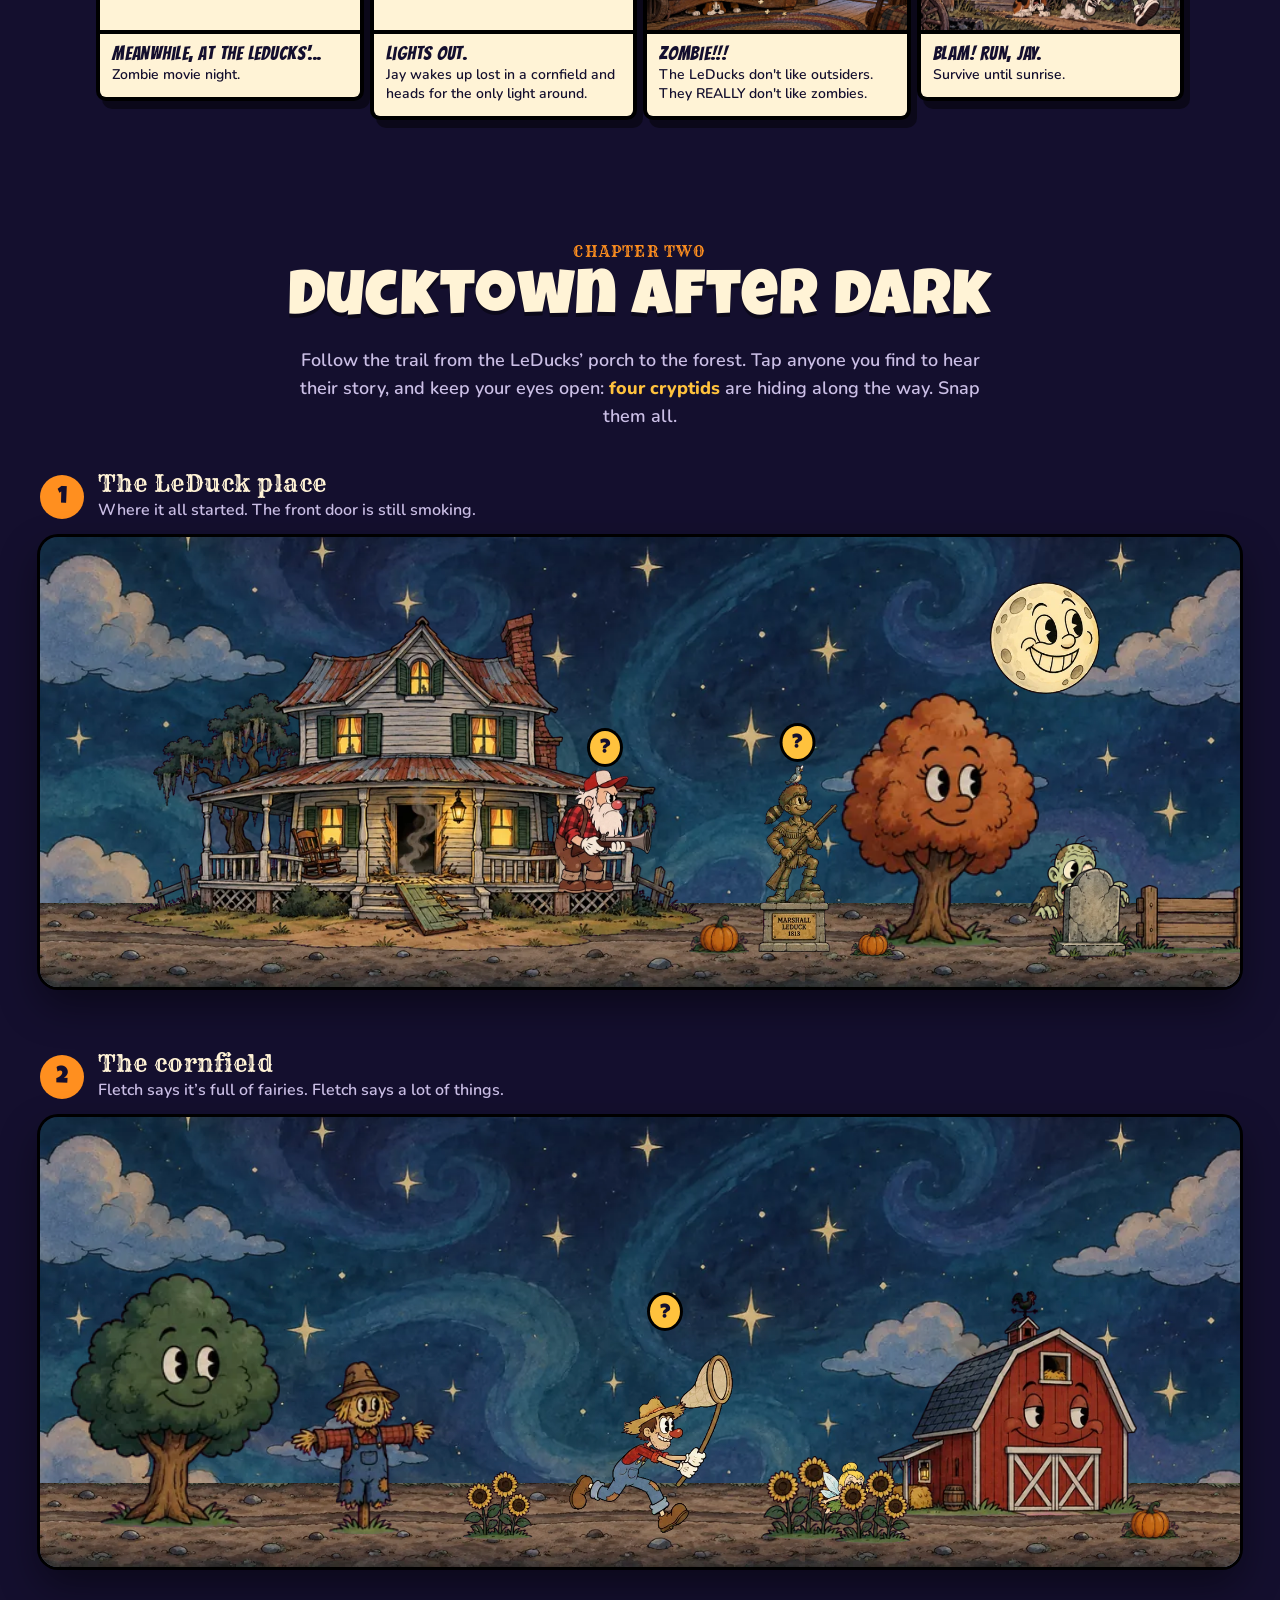
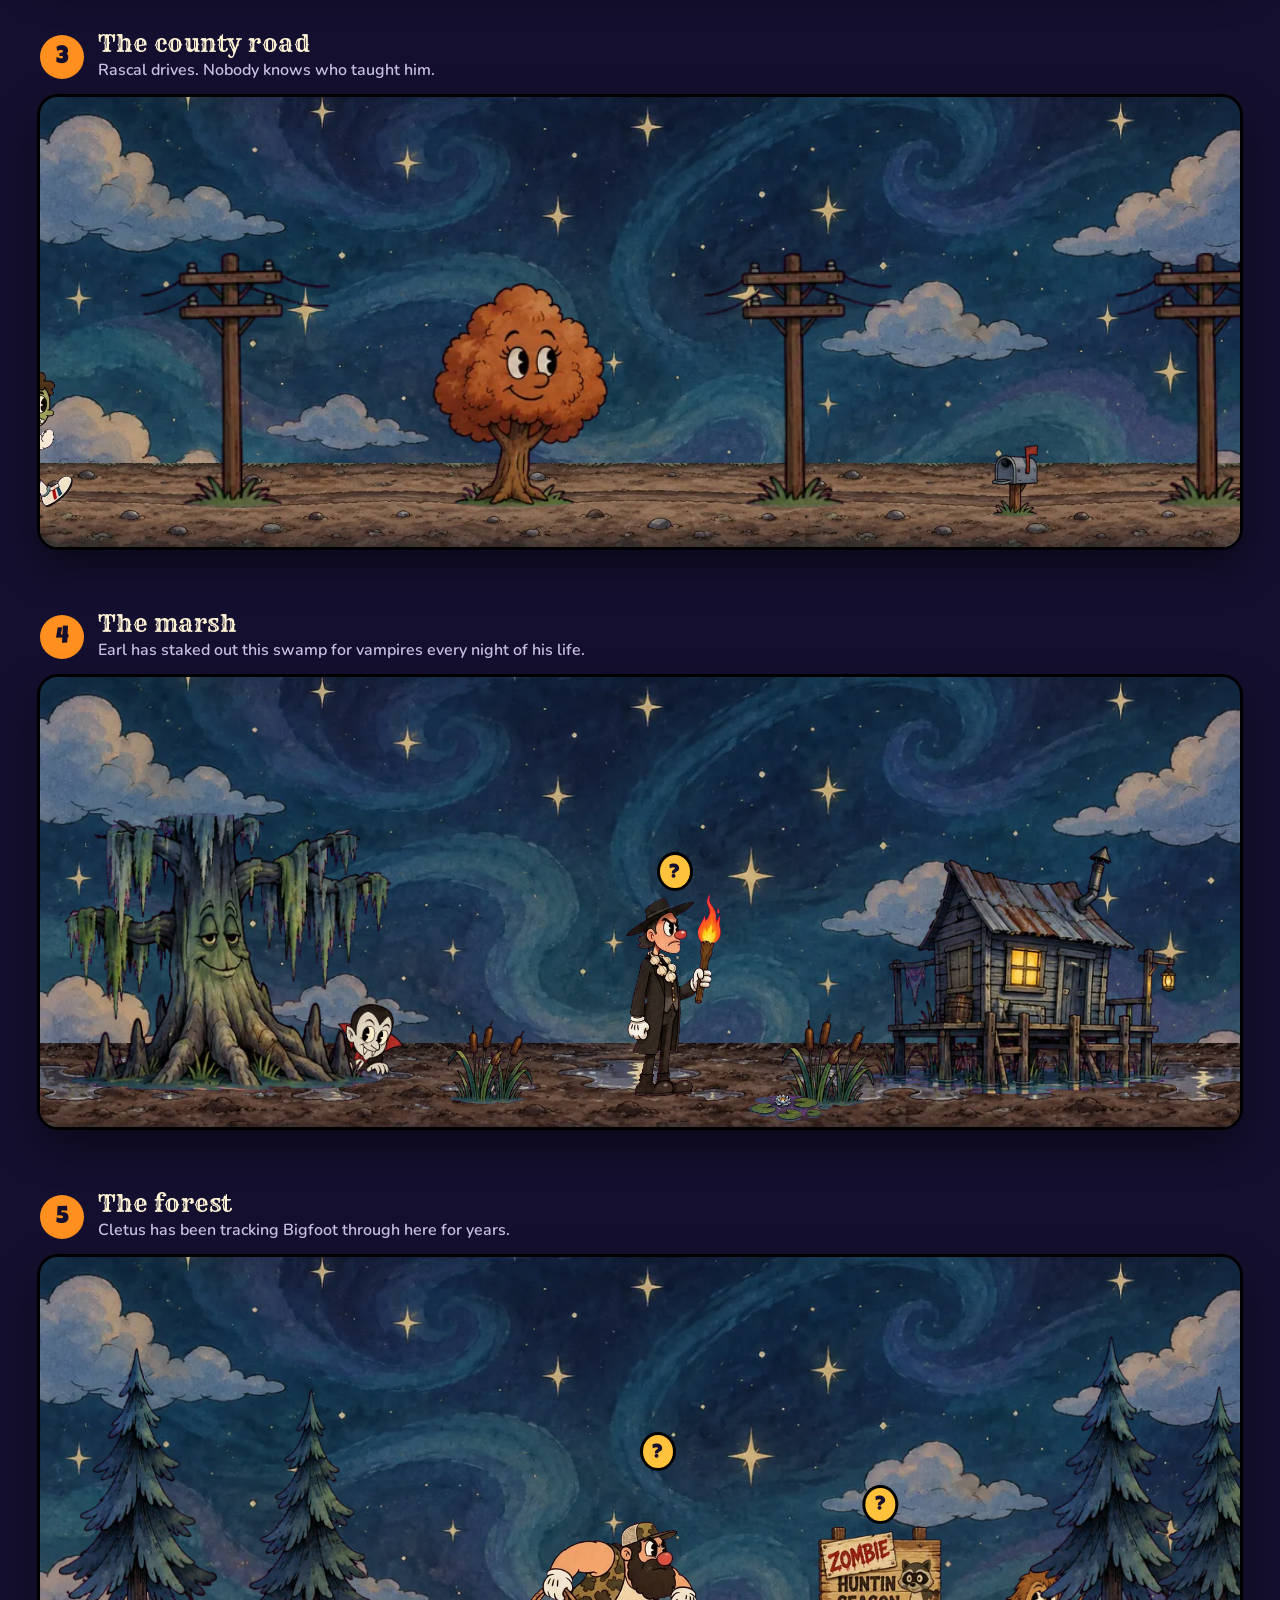
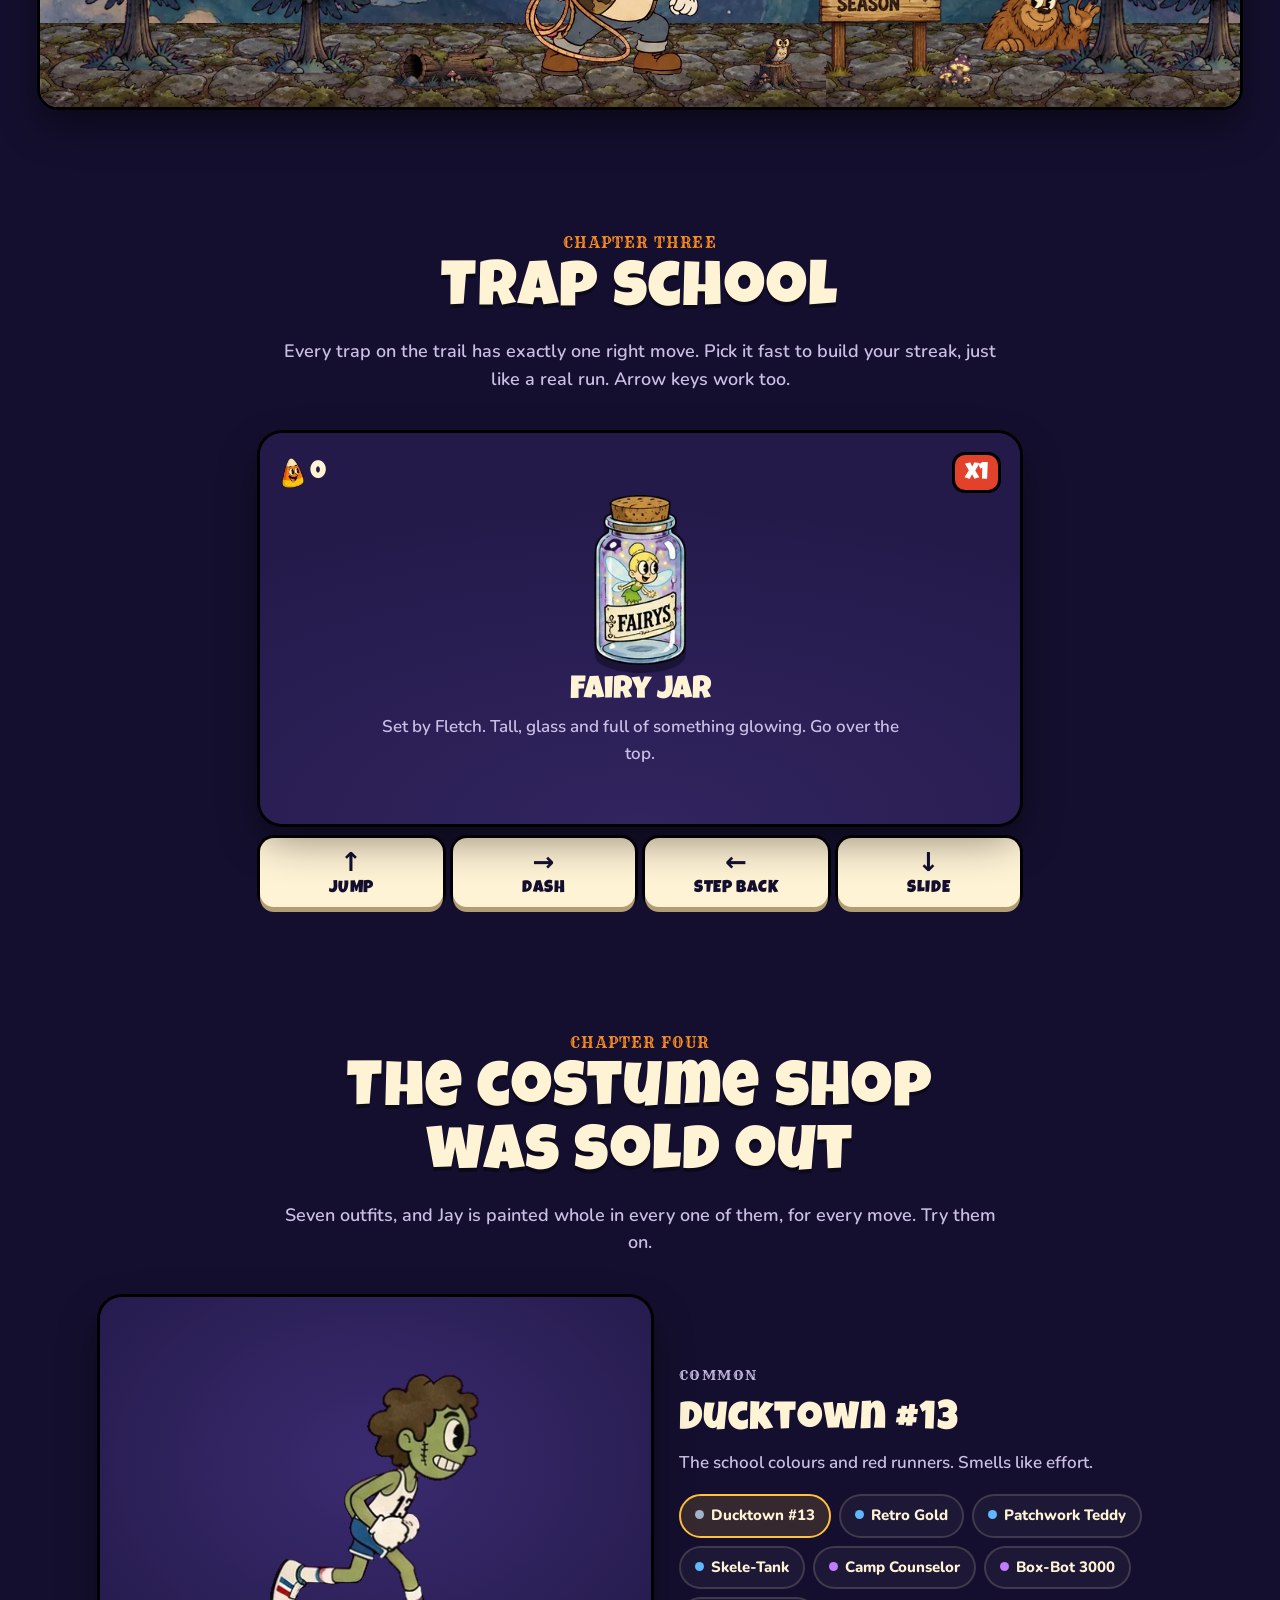
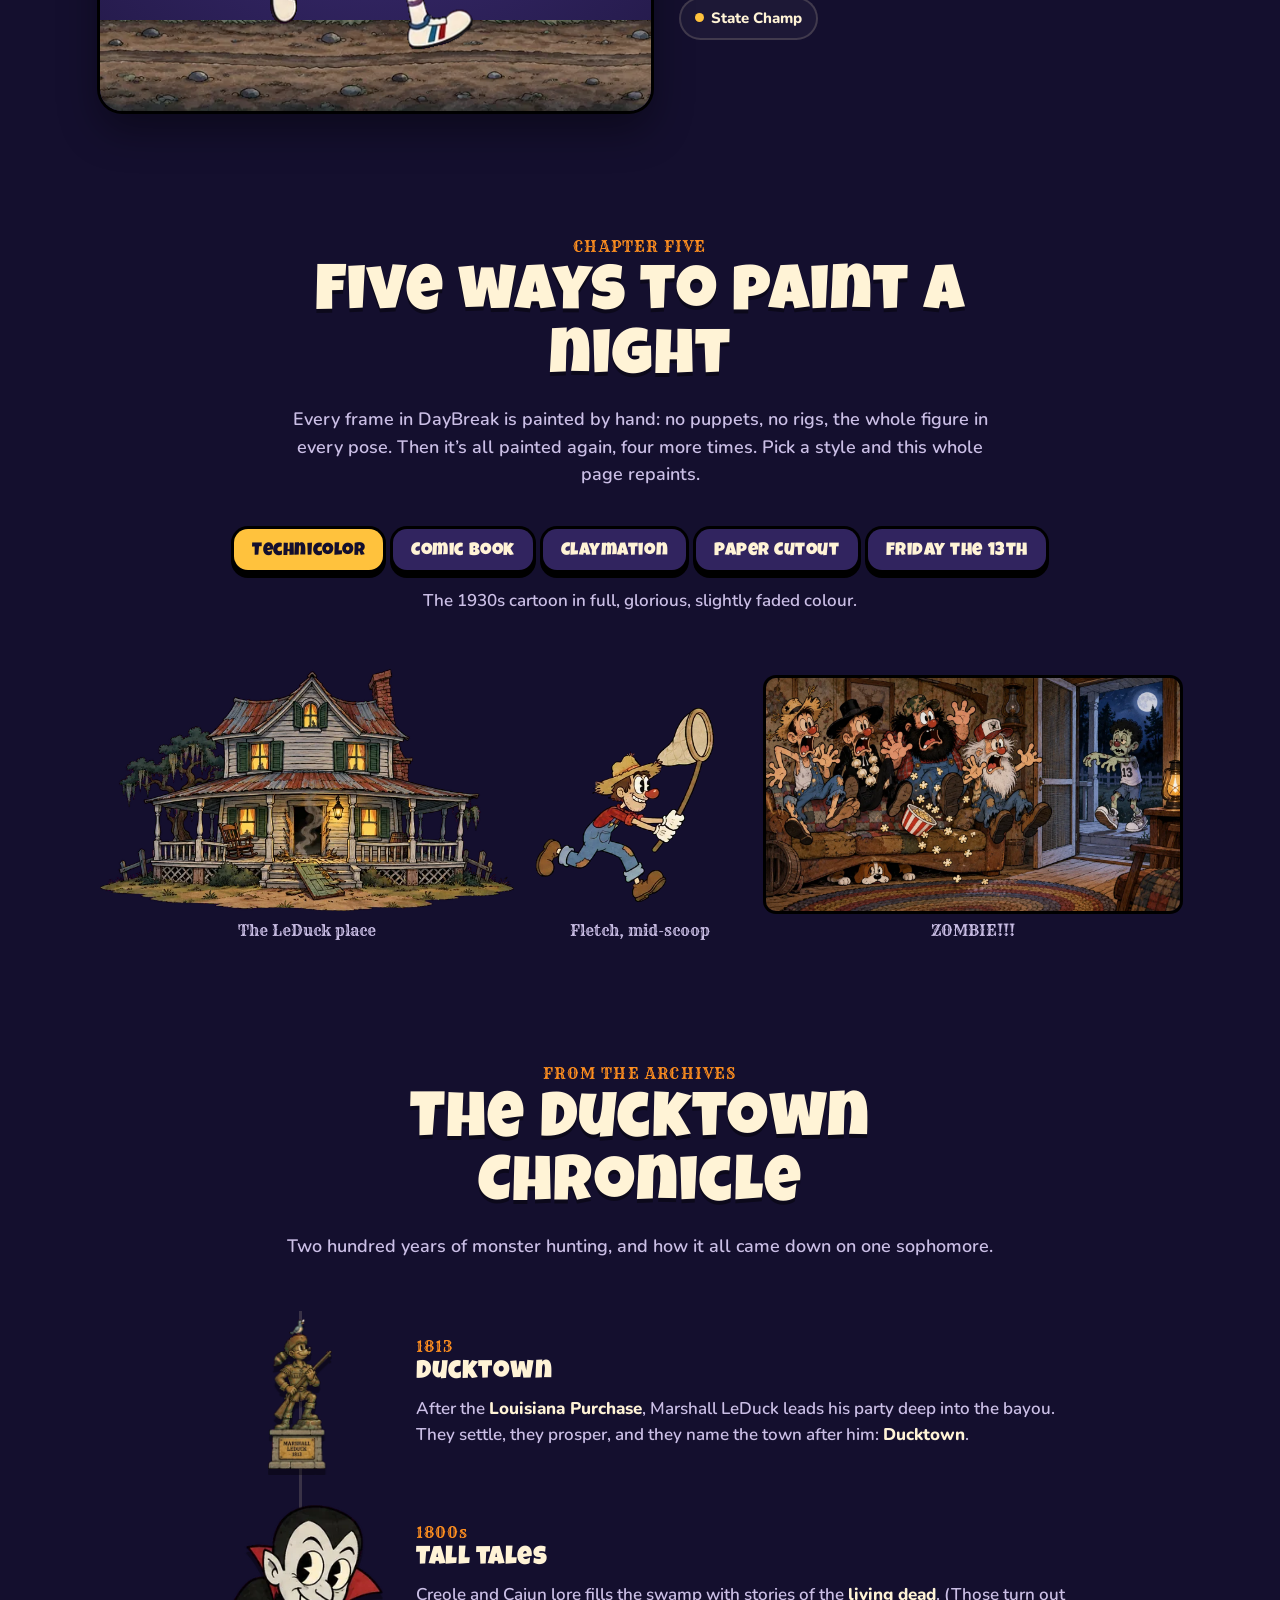
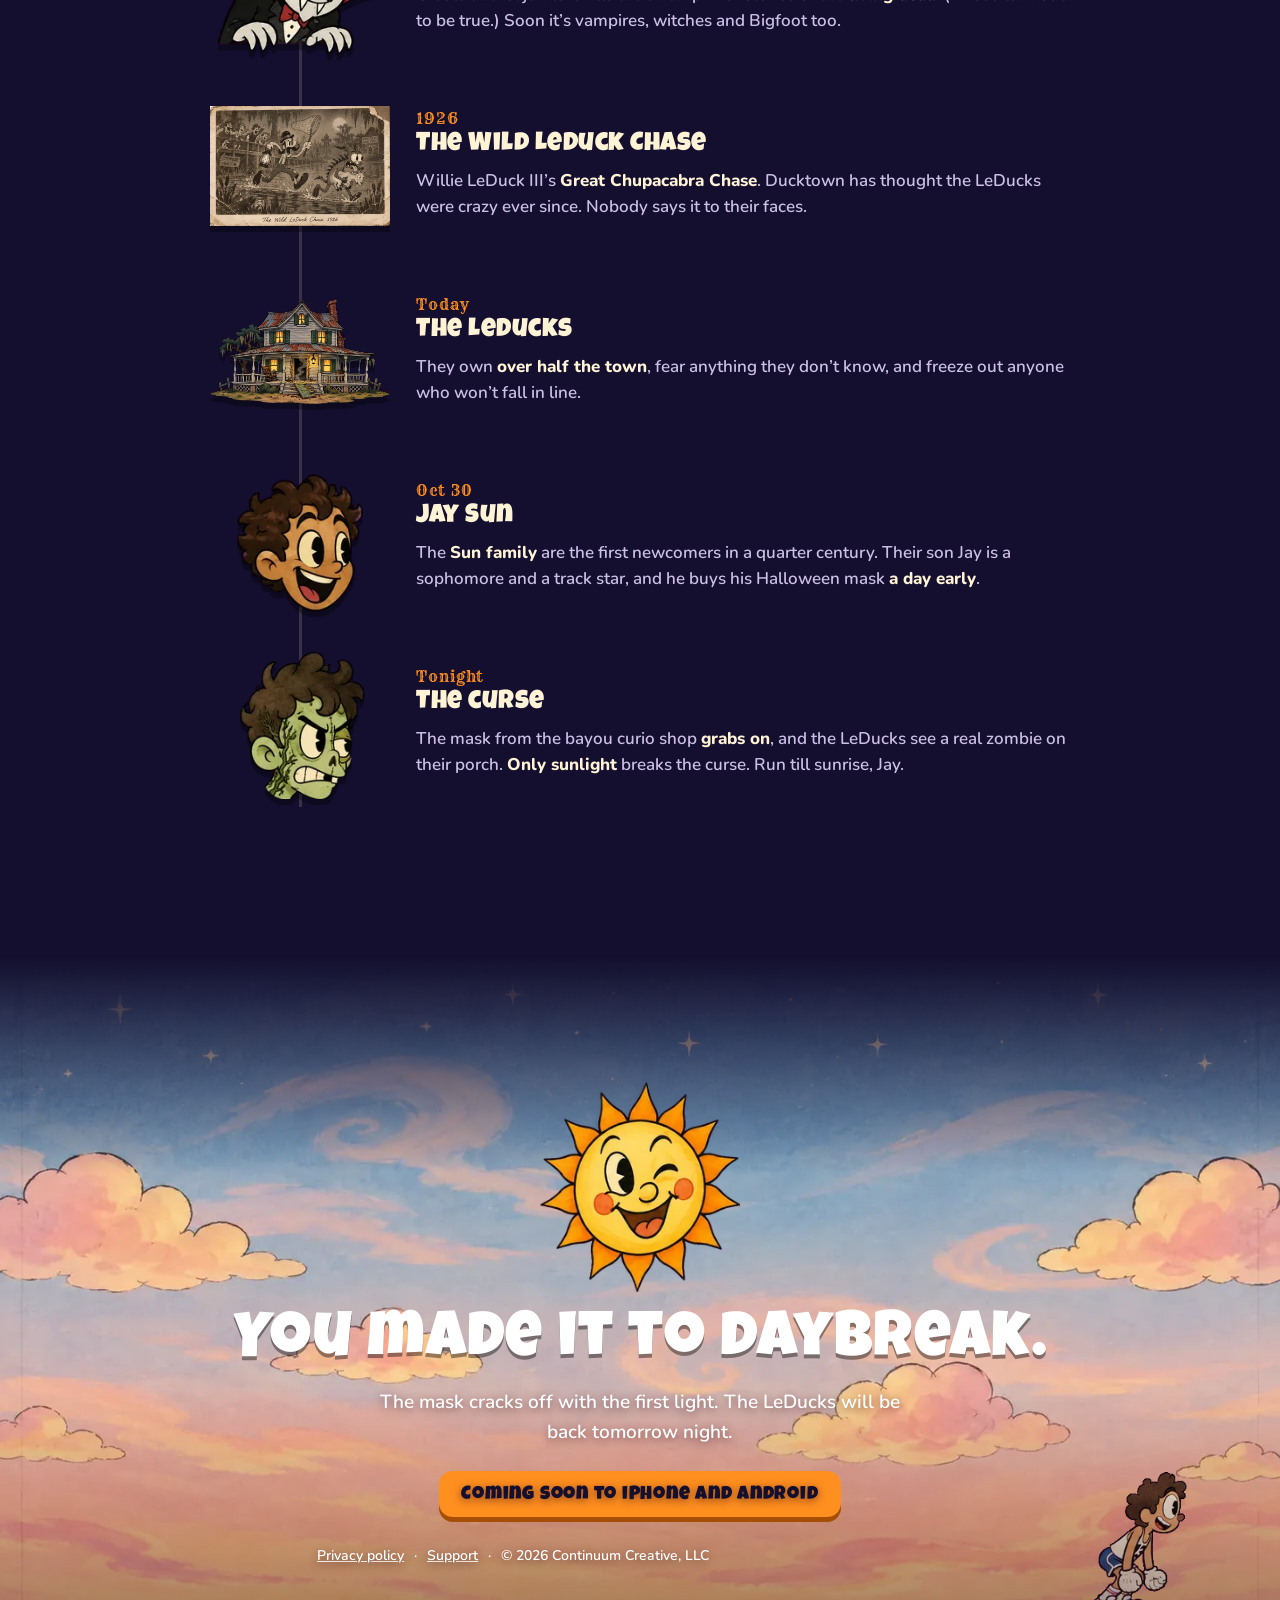
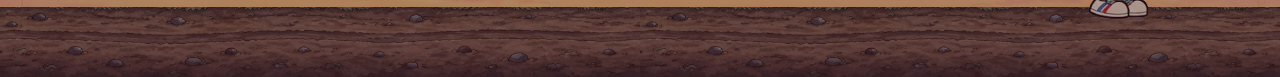
==== commit f8c5cc69: "Name Continuum Creative, LLC as the publisher" ====
--- a/index.html
+++ b/index.html
@@ -157,7 +157,7 @@
           <span aria-hidden="true">·</span>
           <a href="./support.html">Support</a>
           <span aria-hidden="true">·</span>
-          <span>© 2026 DayBreak</span>
+          <span>© 2026 Continuum Creative, LLC</span>
         </p>
       </div>
     </footer>
